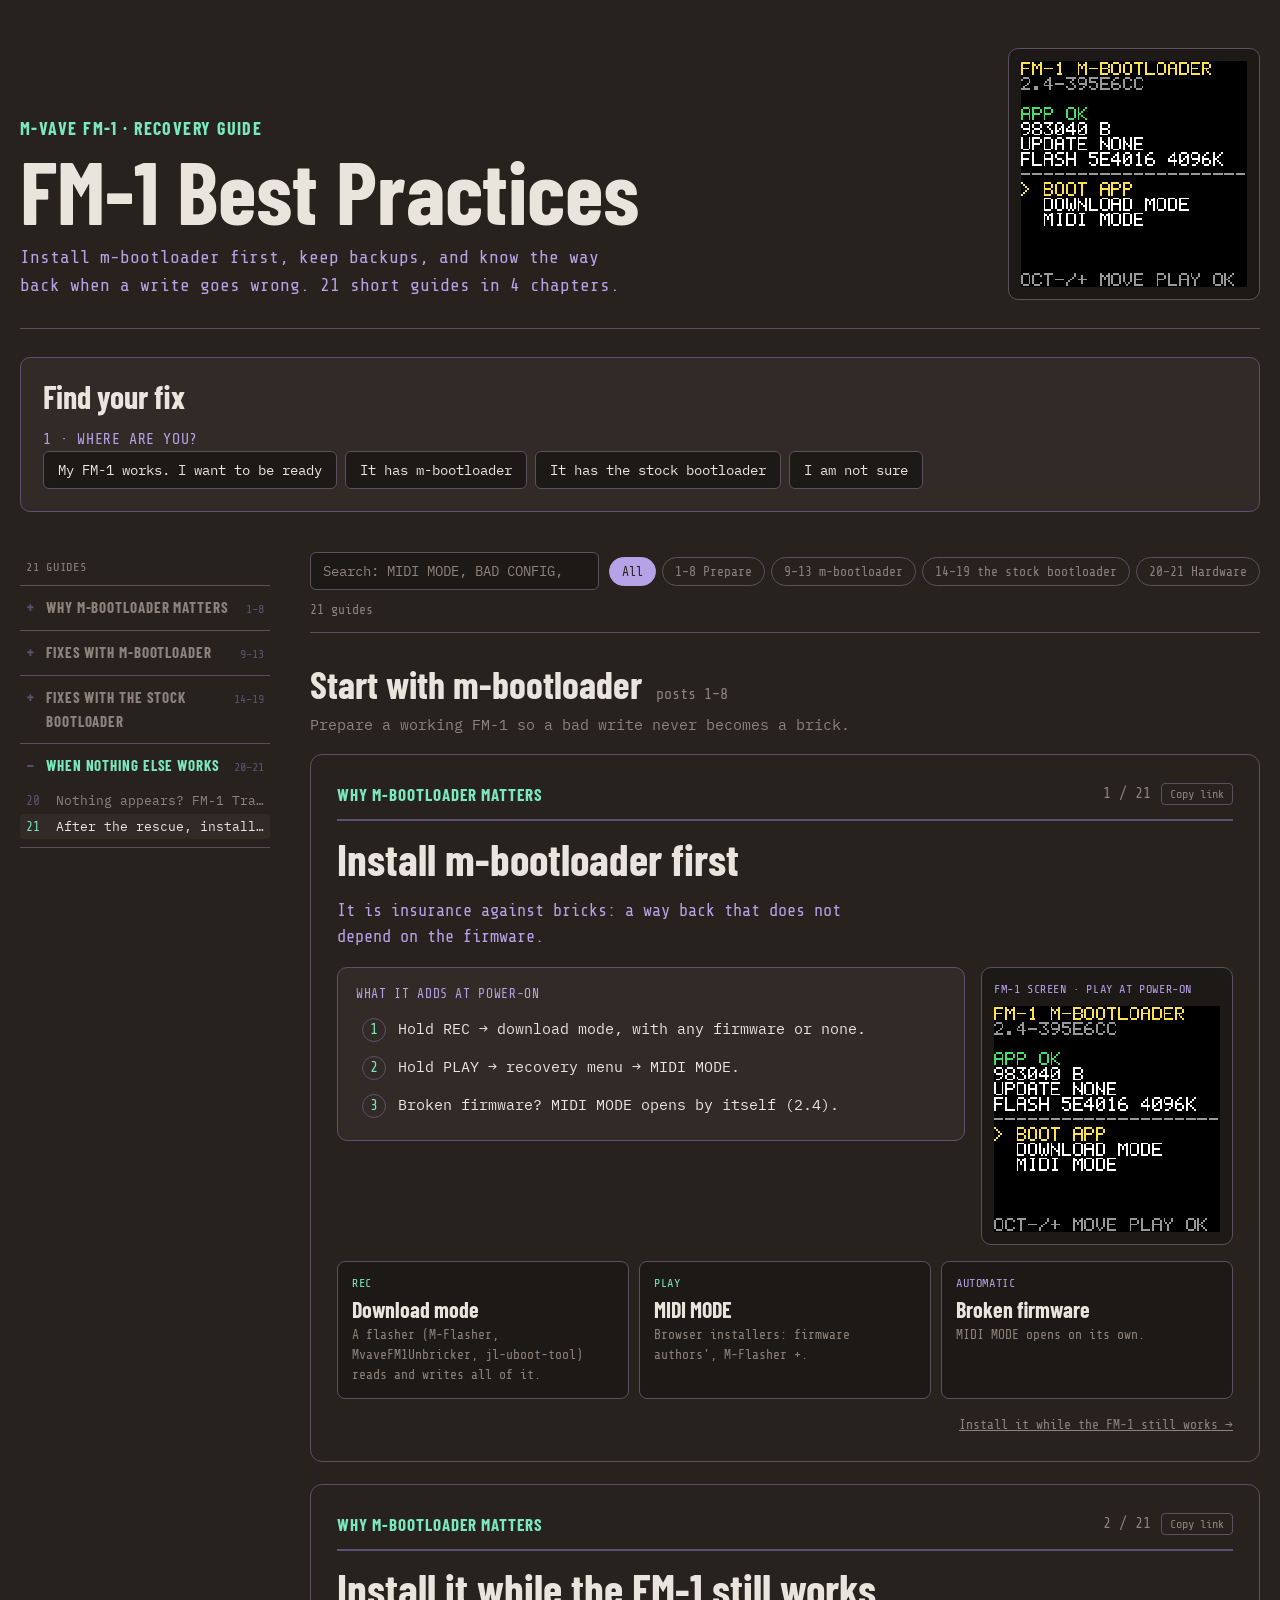
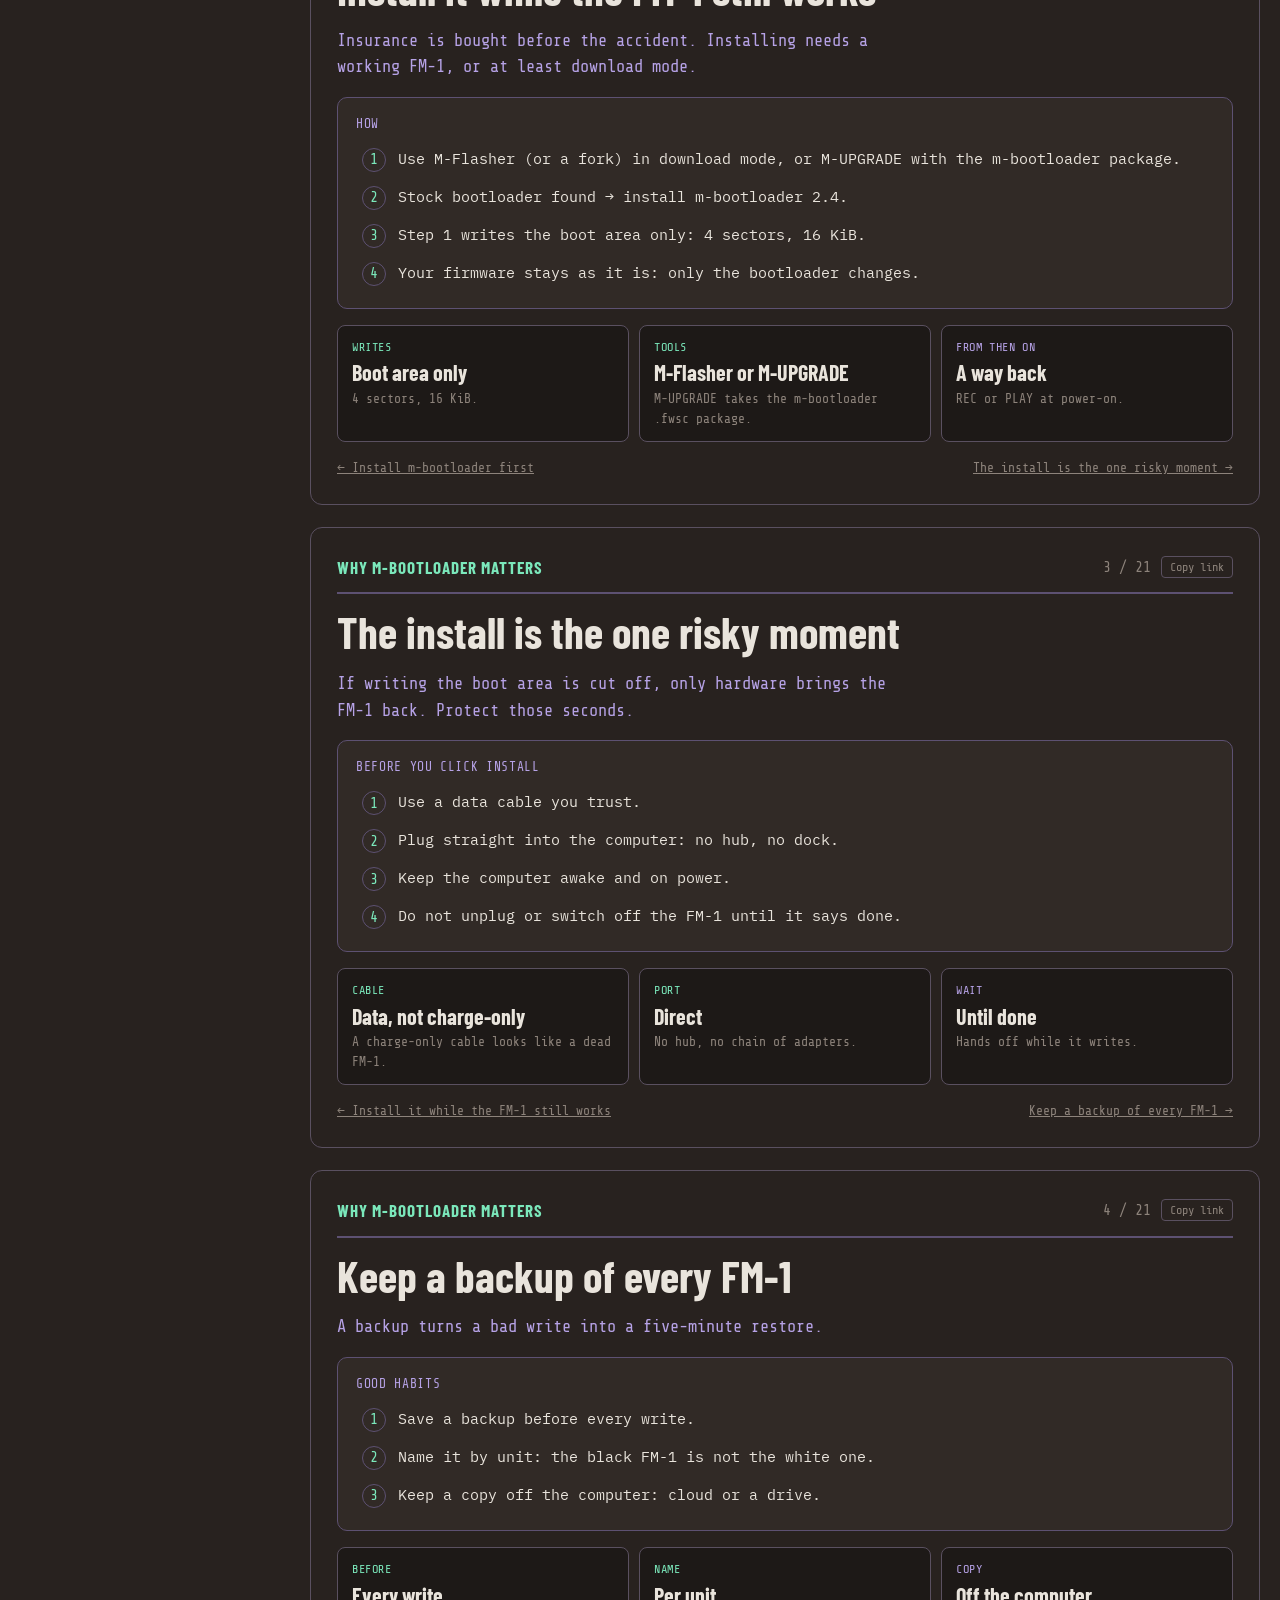
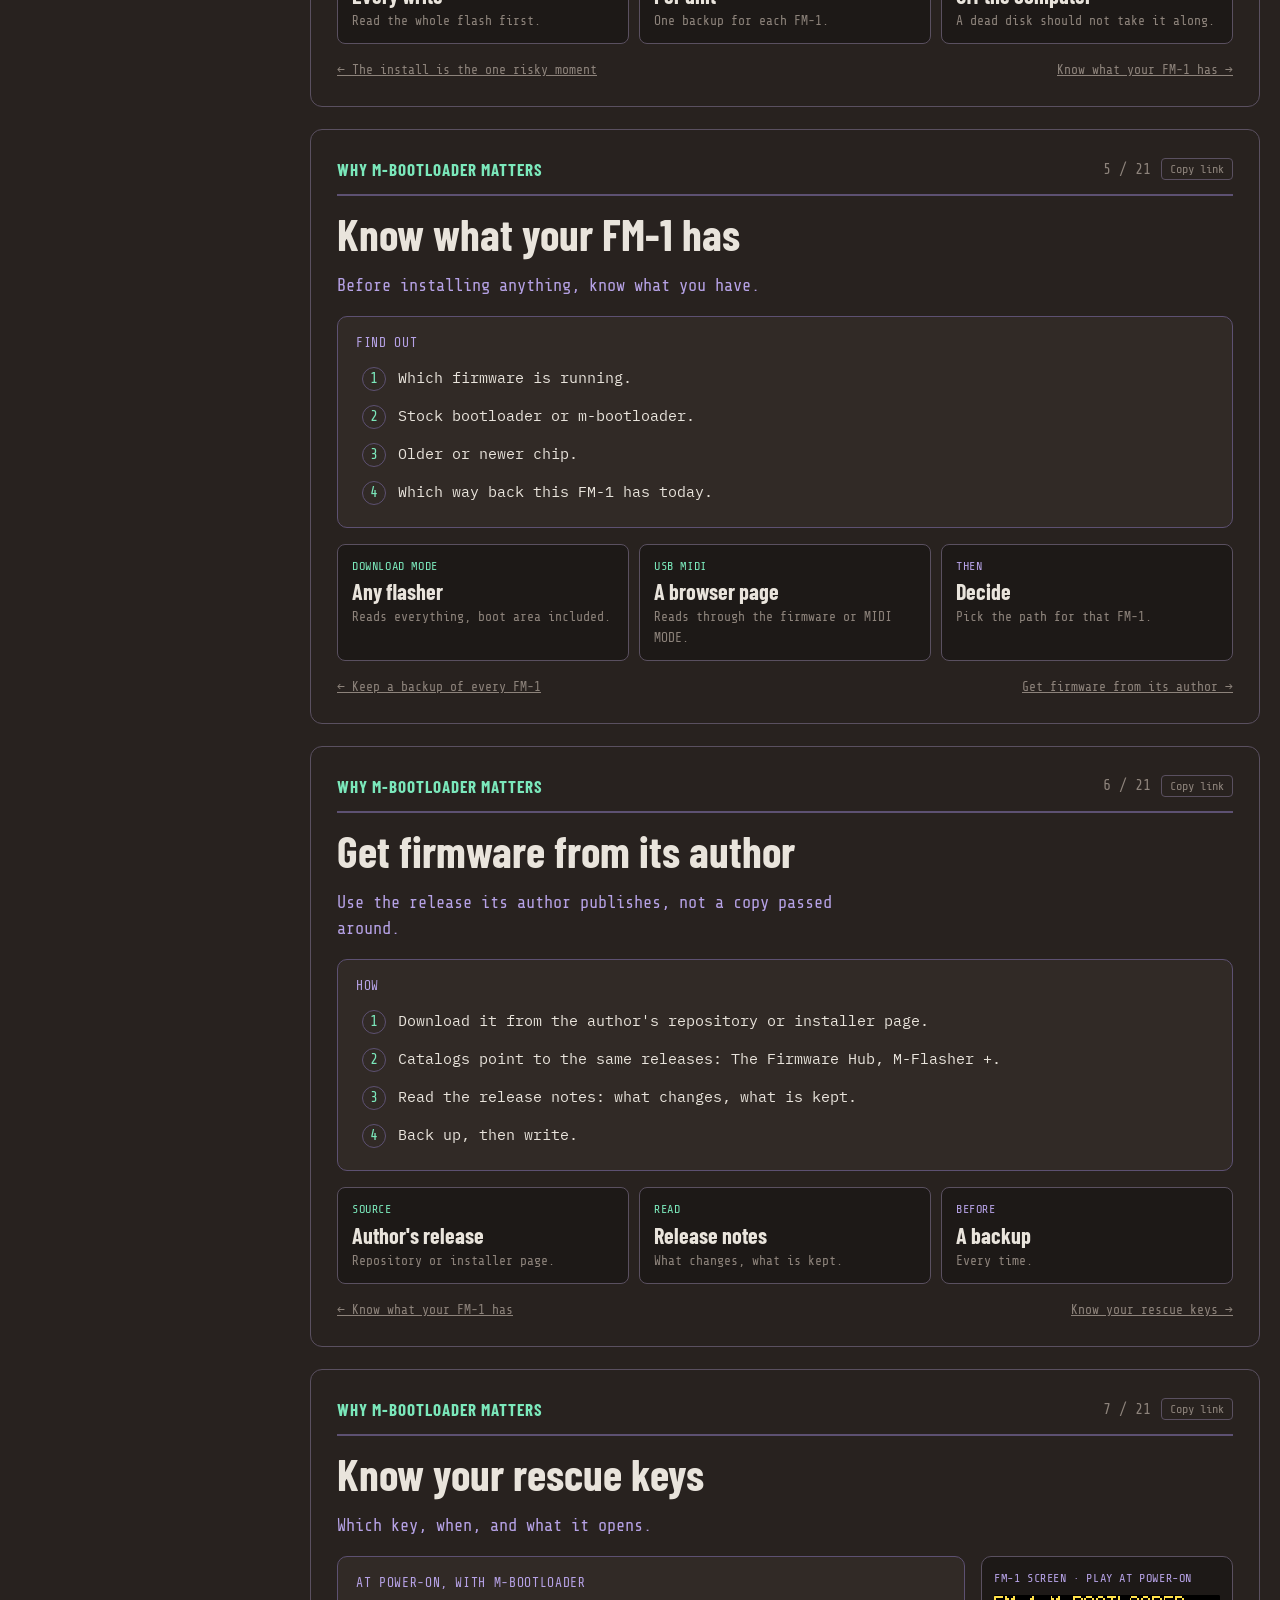
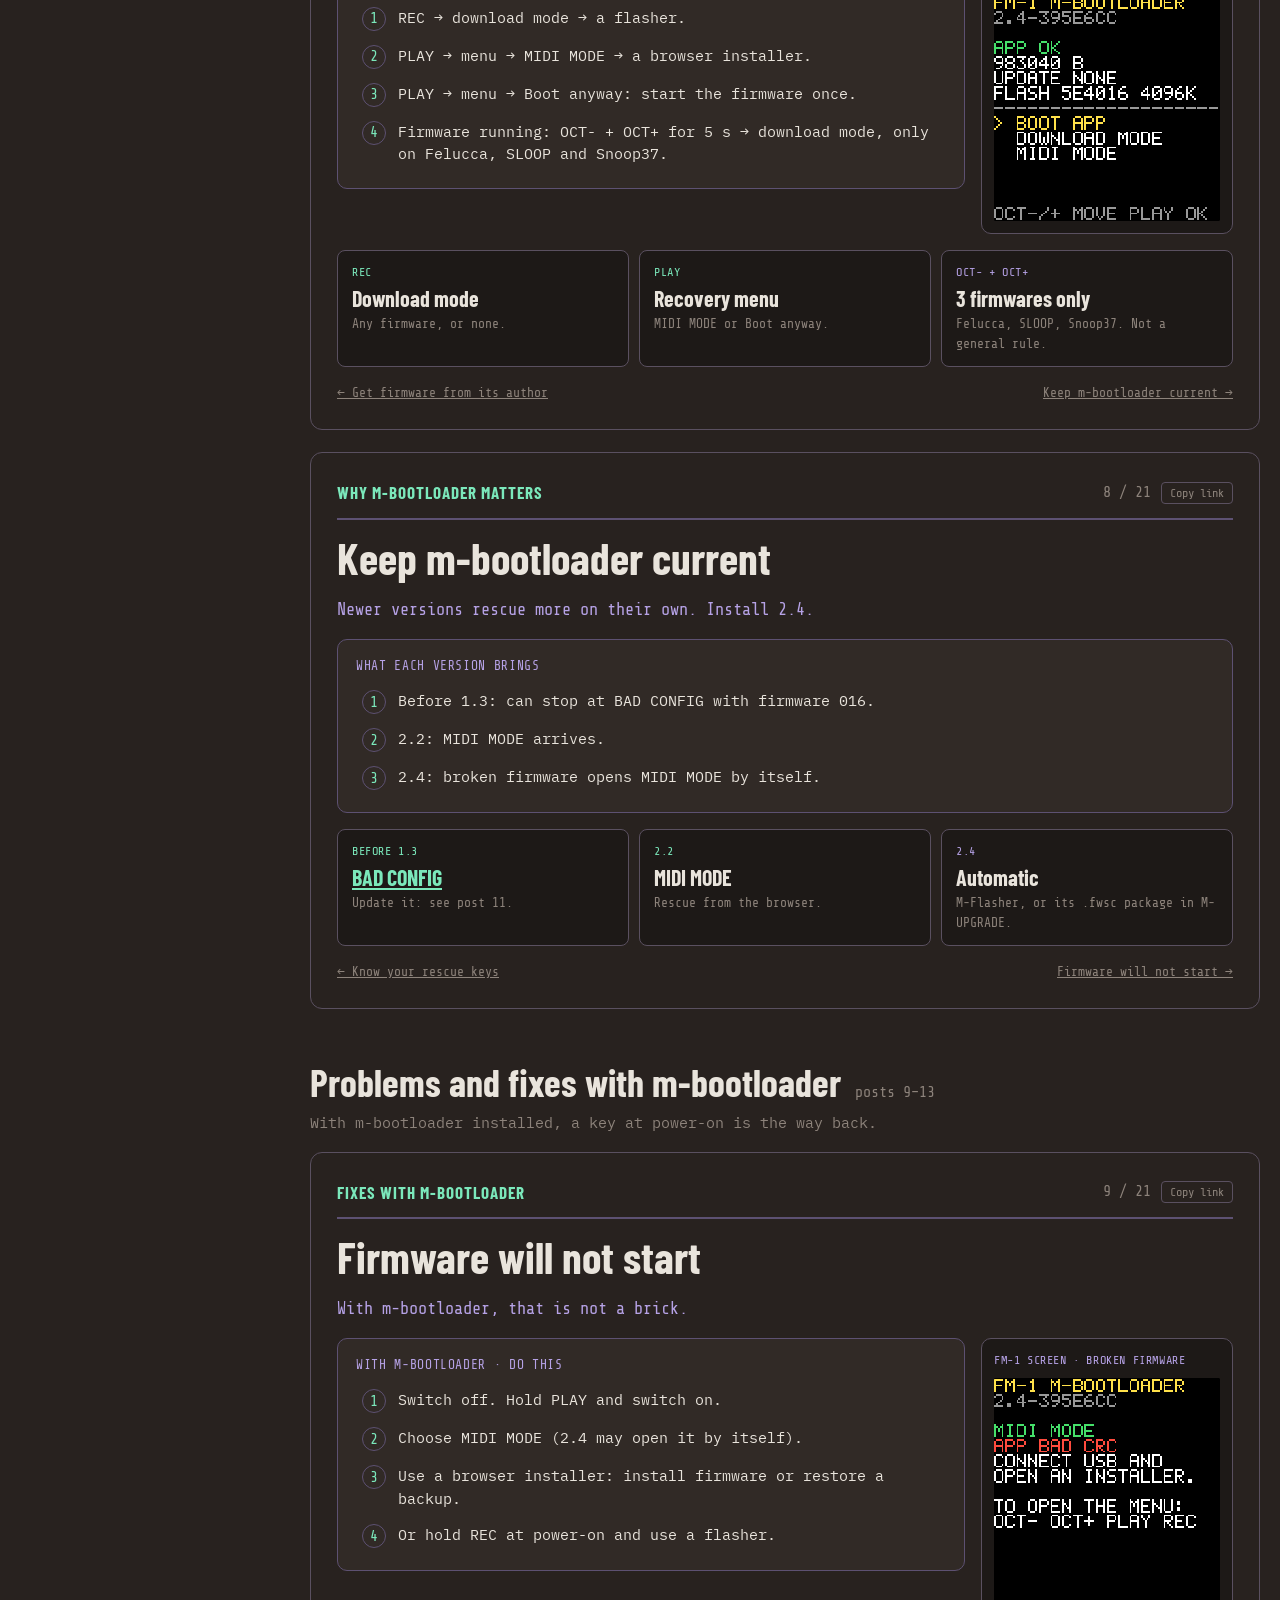
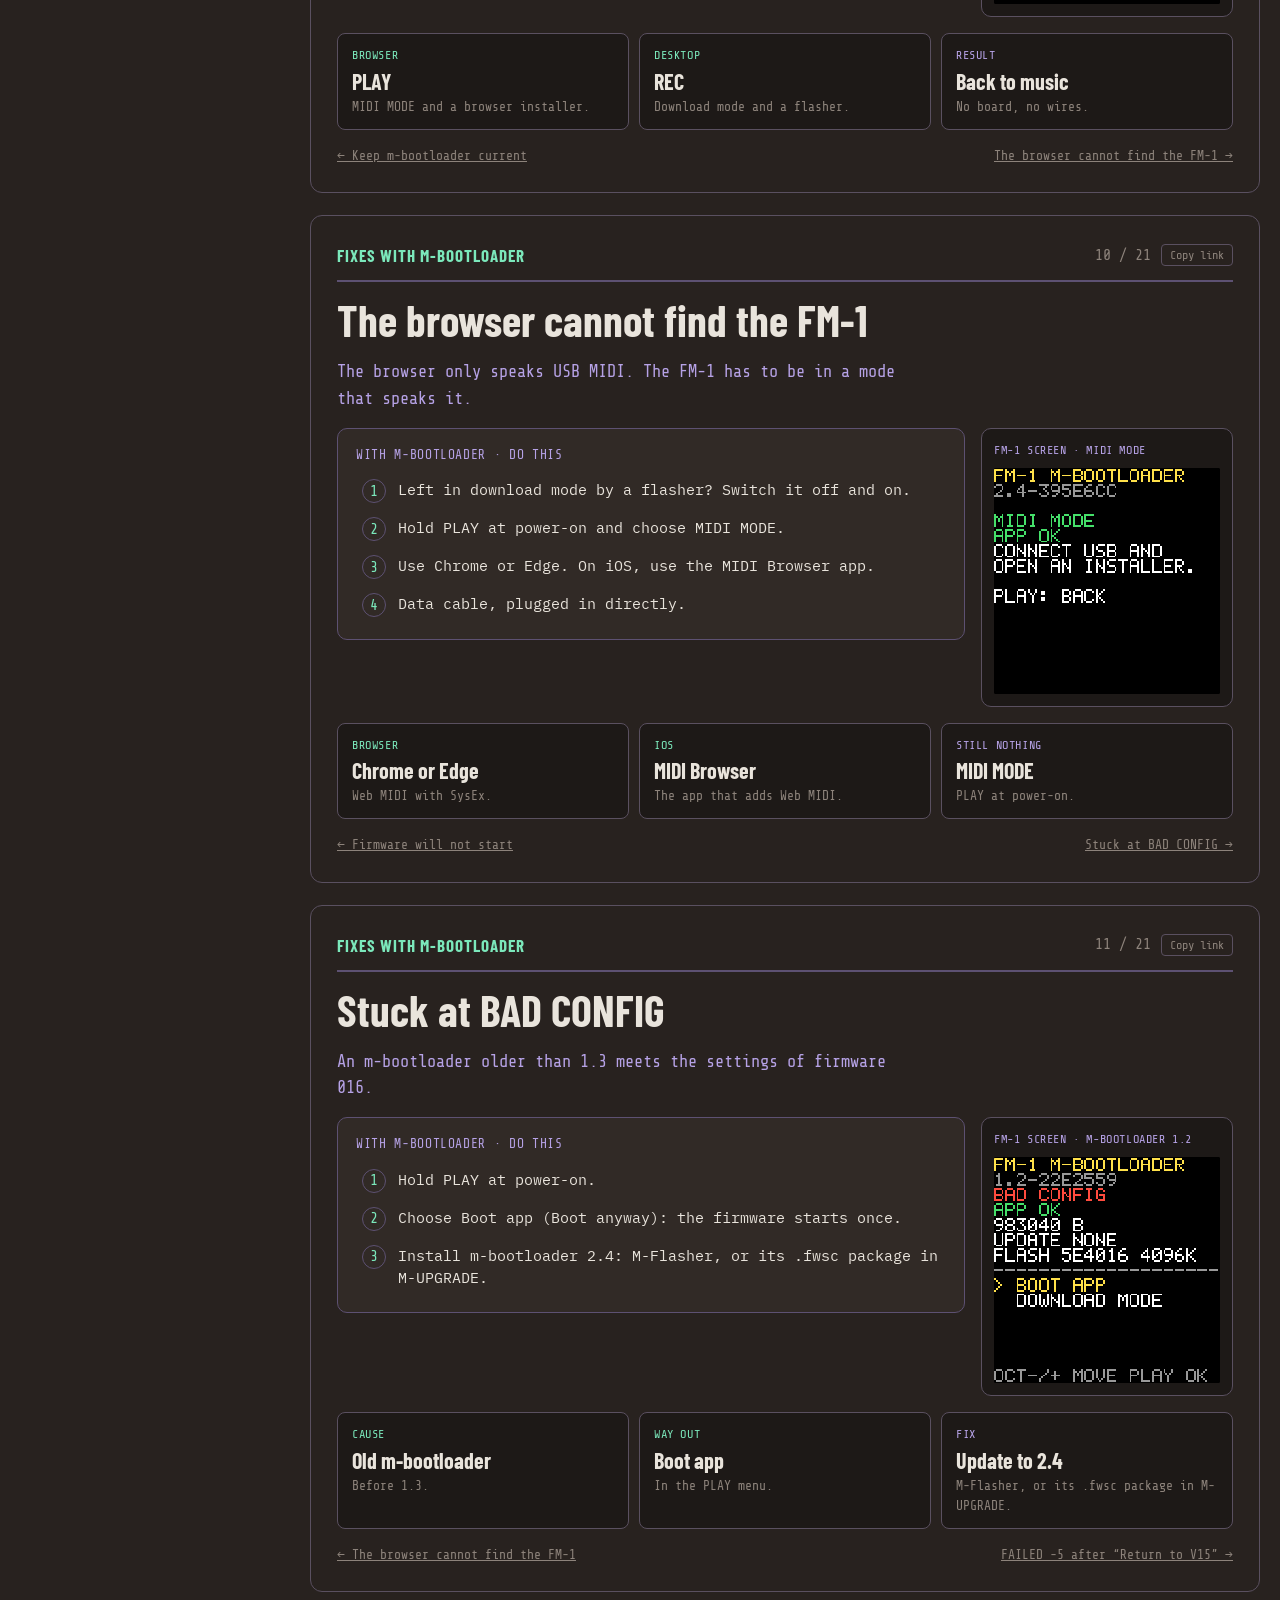
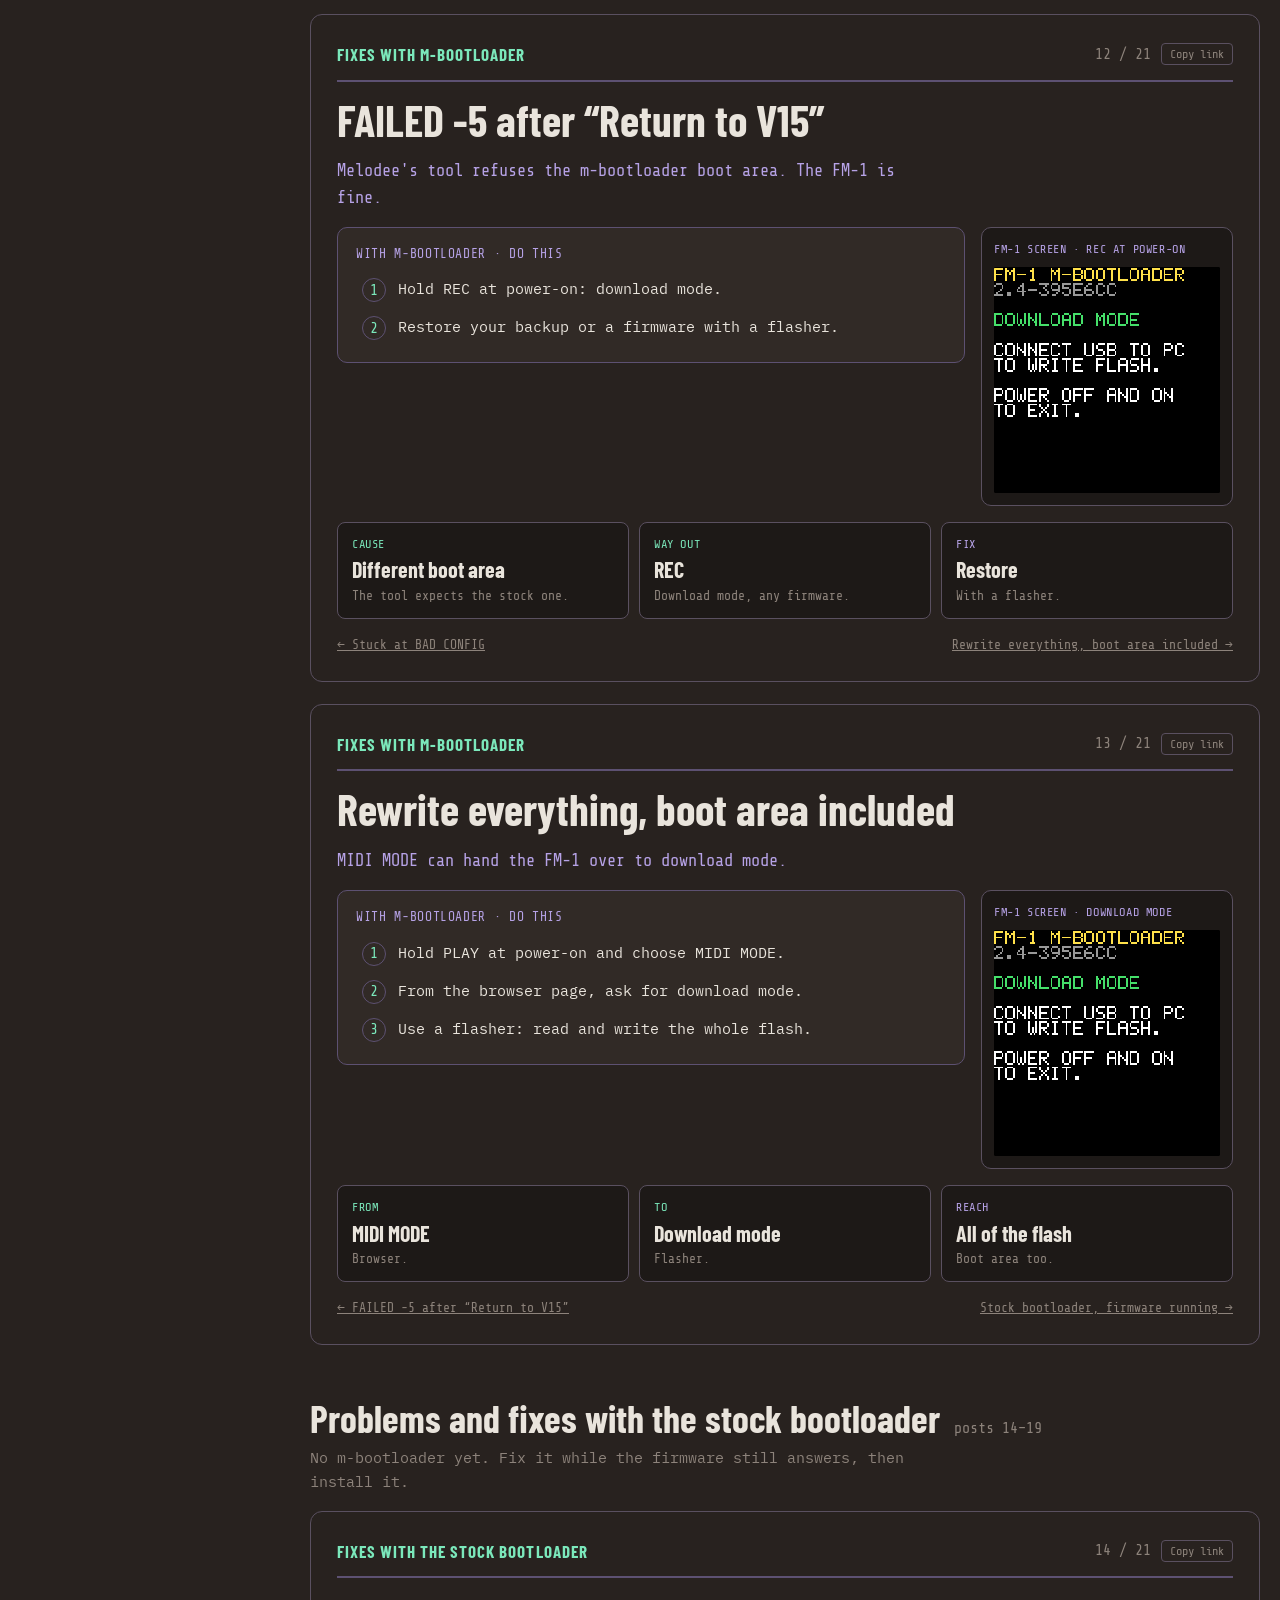
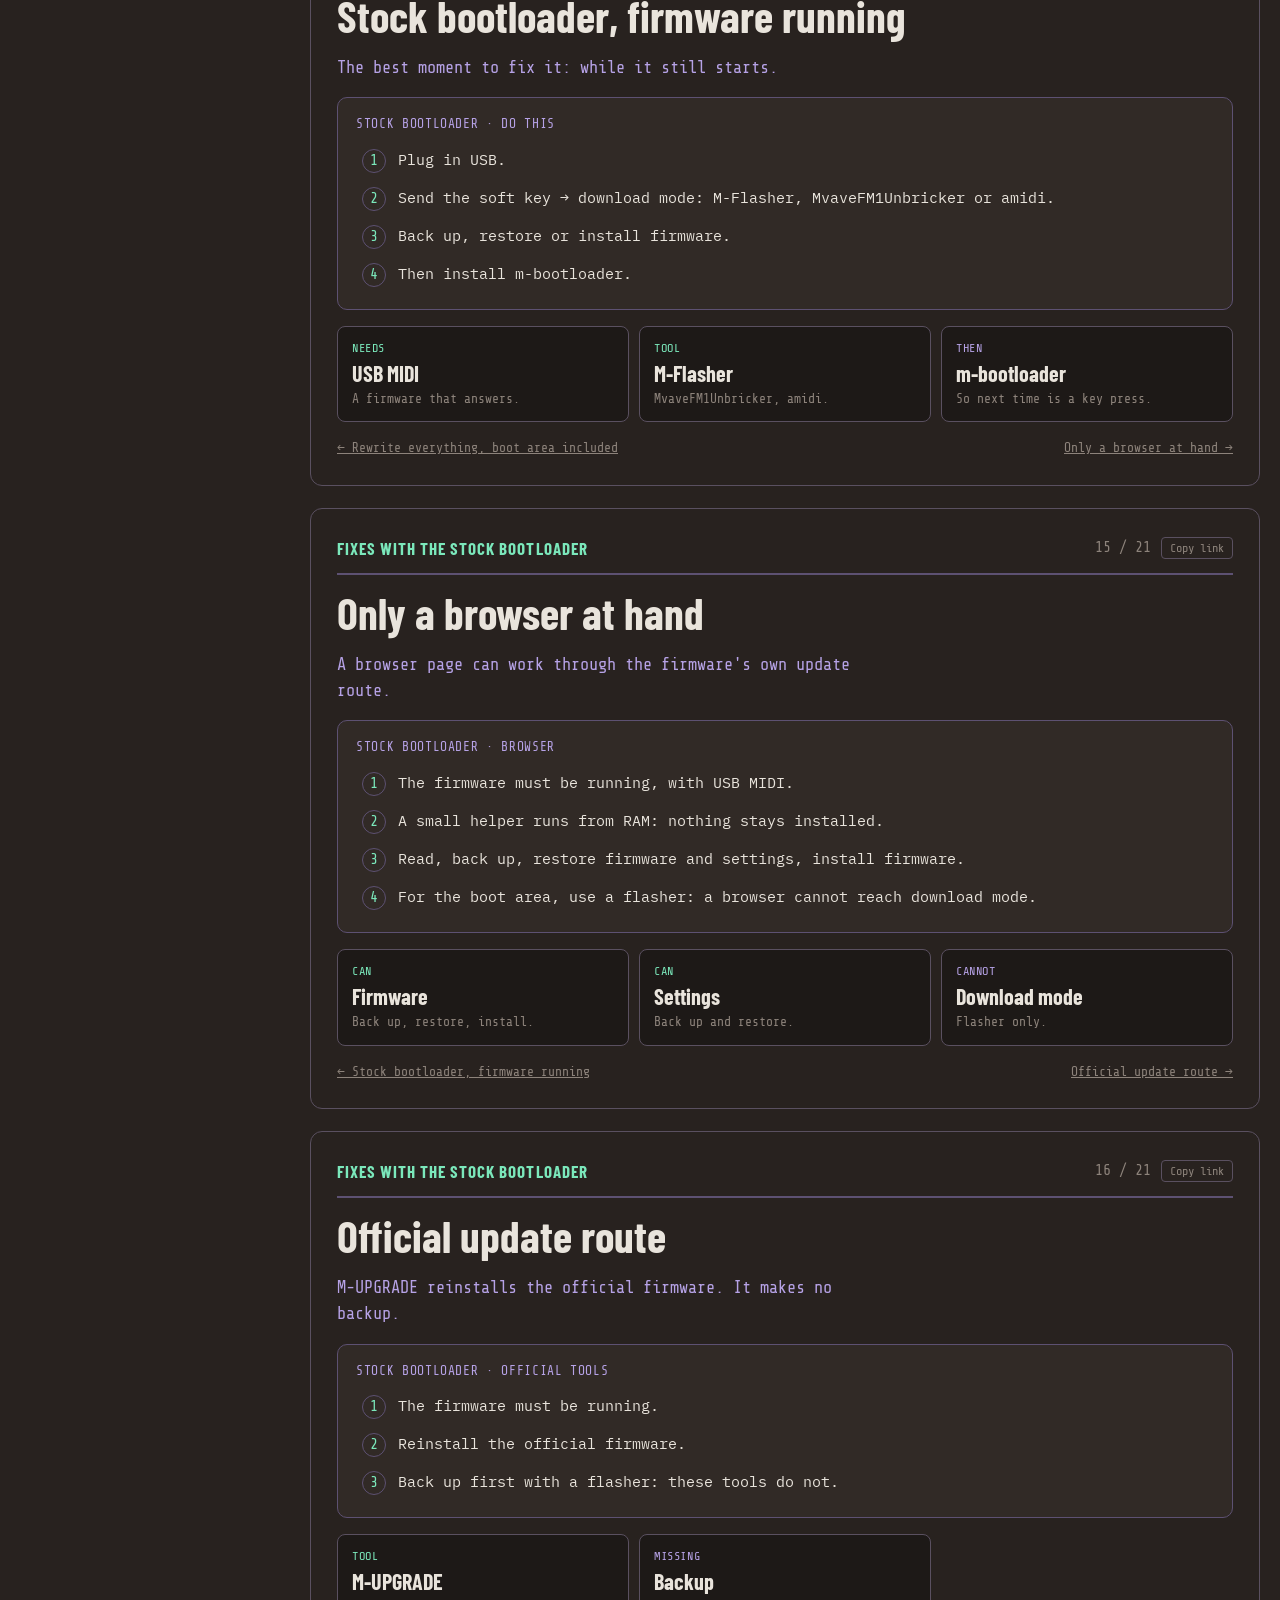
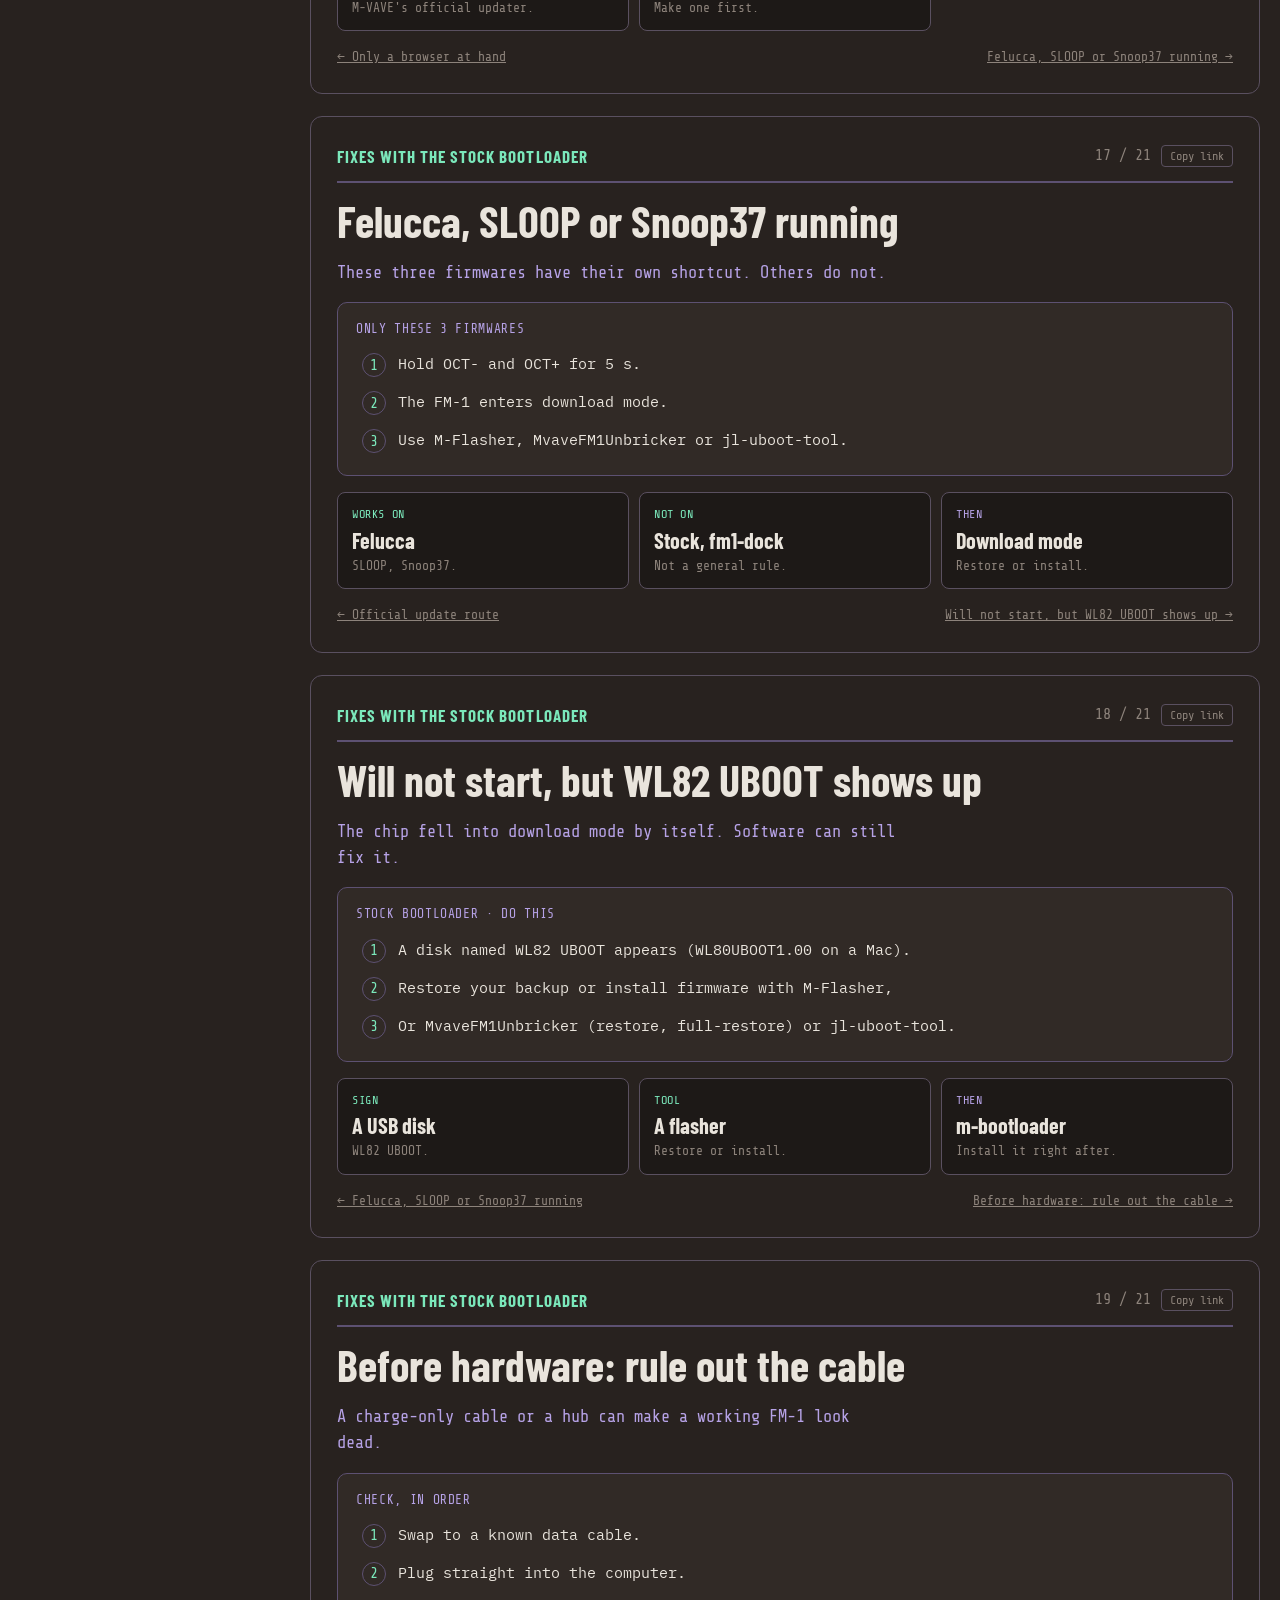
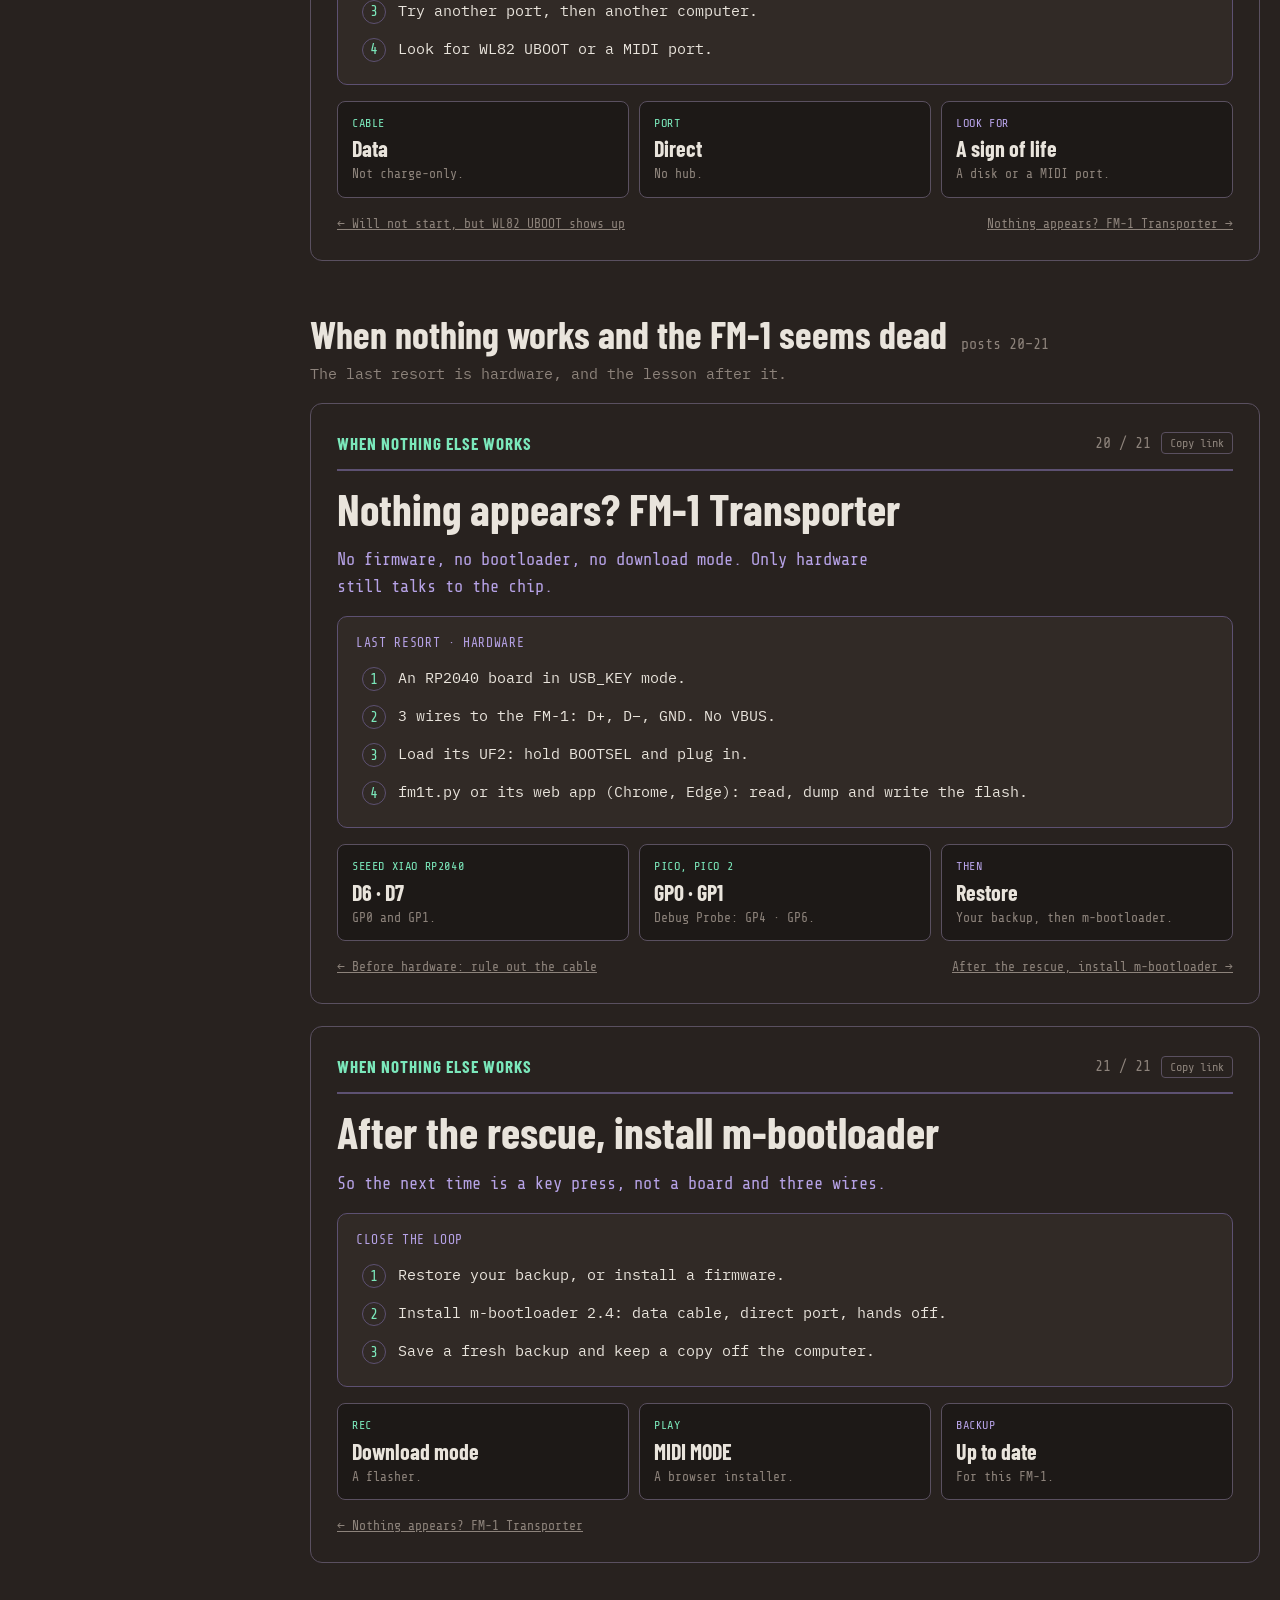
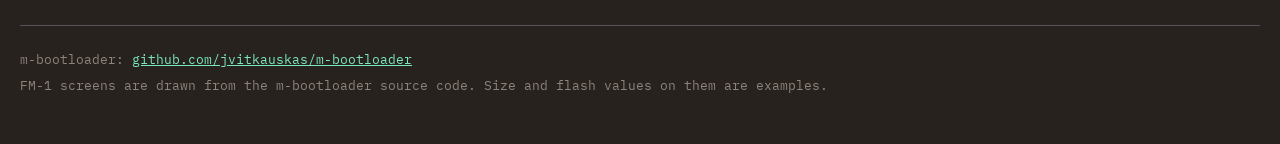
==== best-practices/index.html @ ed4c757c "Publish FM-1 Best Practices mini site Co-Authored-By: Claude Opus 5.5 <noreply@anthropic.com>" ====
<!doctype html>
<html lang="en">
<head>
<meta charset="utf-8">
<meta name="viewport" content="width=device-width, initial-scale=1, viewport-fit=cover">
<meta name="description" content="FM-1 recovery guide: install m-bootloader, keep backups, and find the fix when a write goes wrong.">
<style>html{padding-top:env(safe-area-inset-top,0px);padding-bottom:env(safe-area-inset-bottom,0px)}body{margin:0}img{max-width:100%}</style>
<title>FM-1 Best Practices</title>
<link rel="preconnect" href="https://fonts.googleapis.com">
<link rel="preconnect" href="https://fonts.gstatic.com" crossorigin>
<link rel="stylesheet" href="https://fonts.googleapis.com/css2?family=Barlow+Condensed:wght@600;700&family=IBM+Plex+Mono:wght@400;500&family=Share+Tech+Mono&display=swap">
</head>
<body>
<style>
/* Layout: masthead → "Find your fix" console → sticky index + 4 chapters of 21 post cards, styled like the FM-1 post series */
:root {
  --bg: #28221f;        /* post background, warm graphite */
  --panel: #312a26;     /* steps panel */
  --well: #1d1917;      /* cards and screen bezel */
  --line: #5a5060;
  --line-hi: #5d5172;
  --fg: #e9e4dc;
  --muted: #8d837b;
  --signal: #7be8bb;    /* kicker, step numbers */
  --label: #b6a2e6;     /* subtitles, panel labels */
  --warn: #ffb35c;
  --display: "Barlow Condensed", "Arial Narrow", "Roboto Condensed", sans-serif;
  --mono: "Share Tech Mono", "IBM Plex Mono", ui-monospace, Menlo, monospace;
  --body: "IBM Plex Mono", ui-monospace, Menlo, Consolas, monospace;
  color-scheme: dark;
}
* { box-sizing: border-box; }
[hidden] { display: none !important; }
html { scroll-behavior: smooth; scroll-padding-top: calc(env(safe-area-inset-top, 0px) + 72px); }
@media (prefers-reduced-motion: reduce) { html { scroll-behavior: auto; } * { transition: none !important; animation: none !important; } }
body {
  background: var(--bg); color: var(--fg);
  font-family: var(--body); font-size: 15px; line-height: 1.55;
  padding-left: max(16px, env(safe-area-inset-left, 0px));
  padding-right: max(16px, env(safe-area-inset-right, 0px));
}
a { color: var(--signal); }
a:focus-visible, button:focus-visible, input:focus-visible, label:focus-within { outline: 2px solid var(--signal); outline-offset: 2px; }
.wrap { max-width: 1240px; margin: 0 auto; }

/* Masthead */
.masthead { padding-block: 48px 28px; display: grid; gap: 18px; grid-template-columns: minmax(0, 1fr) auto; align-items: end; border-bottom: 1px solid var(--line); }
.eyebrow { font-family: var(--display); font-weight: 700; font-size: 18px; letter-spacing: .08em; text-transform: uppercase; color: var(--signal); }
h1 { font-family: var(--display); font-weight: 700; font-size: clamp(44px, 8vw, 88px); line-height: .95; margin: 6px 0 12px; text-wrap: balance; }
.lede { font-family: var(--mono); font-size: 18px; color: var(--label); max-width: 60ch; margin: 0; }
.mast-screen { width: 168px; }
@media (max-width: 640px) { .masthead { grid-template-columns: minmax(0, 1fr); } .mast-screen { display: none; } }

/* Triage console */
.triage { margin-block: 28px; background: var(--panel); border: 1px solid var(--line-hi); border-radius: 10px; padding: 22px; display: grid; gap: 16px; }
.triage h2 { font-family: var(--display); font-size: 32px; margin: 0; line-height: 1; }
.q { font-family: var(--mono); color: var(--label); font-size: 15px; letter-spacing: .04em; text-transform: uppercase; }
.choices { display: flex; flex-wrap: wrap; gap: 8px; }
.choice { font-family: var(--body); font-size: 14px; color: var(--fg); background: var(--well); border: 1px solid var(--line); border-radius: 6px; padding: 9px 14px; cursor: pointer; text-align: left; }
.choice:hover { border-color: var(--label); }
.choice[aria-pressed="true"] { border-color: var(--signal); color: var(--signal); background: #1f2b26; }
.answer { display: flex; flex-wrap: wrap; gap: 12px; align-items: center; border-top: 1px dashed var(--line); padding-top: 16px; }
.answer .num { font-family: var(--mono); color: var(--muted); }
.answer strong { font-family: var(--display); font-size: 26px; font-weight: 700; }
.go { font-family: var(--mono); font-size: 14px; color: #12201a; background: var(--signal); border: 0; border-radius: 6px; padding: 9px 14px; cursor: pointer; text-decoration: none; }
.also { font-family: var(--mono); font-size: 13px; color: var(--muted); flex-basis: 100%; }

/* Index + content */
.layout { display: grid; grid-template-columns: 250px minmax(0, 1fr); gap: 40px; align-items: start; }
.toc { position: sticky; top: calc(env(safe-area-inset-top, 0px) + 72px); max-height: calc(100vh - 96px); overflow: auto; padding-bottom: 24px; }
.toc-head { font-family: var(--mono); font-size: 12px; color: var(--muted); text-transform: uppercase; letter-spacing: .06em; padding: 18px 6px 8px; }
.toc details { border-top: 1px solid var(--line); }
.toc details:last-of-type { border-bottom: 1px solid var(--line); }
.toc summary { list-style: none; cursor: pointer; display: grid; grid-template-columns: 14px minmax(0, 1fr) auto; gap: 6px; align-items: baseline; padding: 10px 6px; font-family: var(--display); font-weight: 700; font-size: 15px; letter-spacing: .06em; text-transform: uppercase; color: var(--muted); }
.toc summary::-webkit-details-marker { display: none; }
.toc summary::before { content: "+"; font-family: var(--mono); color: var(--line-hi); }
.toc details[open] summary::before { content: "−"; }
.toc summary .rg { font-family: var(--mono); font-weight: 400; font-size: 12px; letter-spacing: 0; color: var(--line-hi); }
.toc summary:hover { color: var(--fg); }
.toc details.current summary { color: var(--signal); }
.toc details > div { padding-bottom: 8px; }
.toc a { display: grid; grid-template-columns: 26px minmax(0, 1fr); gap: 4px; padding: 4px 6px; border-radius: 4px; color: var(--muted); text-decoration: none; font-size: 13px; line-height: 1.35; }
.toc a span:last-child { white-space: nowrap; overflow: hidden; text-overflow: ellipsis; }
.toc a span:first-child { font-family: var(--mono); color: var(--line-hi); }
.toc a:hover { color: var(--fg); }
.toc a.active { color: var(--fg); background: var(--panel); }
.toc a.active span:first-child { color: var(--signal); }
.toc a.done span:first-child::after { content: " ✓"; color: var(--signal); }
main { min-width: 0; }
@media (max-width: 960px) { .layout { grid-template-columns: minmax(0, 1fr); } .toc { display: none; } .toolbar { position: static; } html { scroll-padding-top: calc(env(safe-area-inset-top, 0px) + 12px); } }
@media (max-width: 560px) {
  .masthead { padding-block: 28px 20px; }
  .lede { font-size: 16px; }
  .triage { padding: 16px; }
  .triage h2 { font-size: 28px; }
  .choice { flex: 1 1 100%; }
  .post { padding: 16px; border-radius: 10px; }
  .panel { padding: 12px; }
  .sub { font-size: 15.5px; }
  .chapter h2 { font-size: 30px; }
}

.toolbar { position: sticky; top: env(safe-area-inset-top, 0px); z-index: 5; background: var(--bg); padding-block: 12px; display: flex; flex-wrap: wrap; gap: 10px; align-items: center; border-bottom: 1px solid var(--line); }
@media (max-width: 960px) { .toolbar { position: static; } }
body::before { content: ""; position: fixed; inset: 0 0 auto; height: env(safe-area-inset-top, 0px); z-index: 10; background: var(--bg); }
.search { flex: 1 1 220px; min-width: 0; font-family: var(--body); font-size: 14px; color: var(--fg); background: var(--well); border: 1px solid var(--line); border-radius: 6px; padding: 9px 12px; }
.search::placeholder { color: var(--muted); }
.chips { display: flex; flex-wrap: wrap; gap: 6px; min-width: 0; max-width: 100%; }
.chip { flex: none; font-family: var(--mono); font-size: 13px; color: var(--muted); background: transparent; border: 1px solid var(--line); border-radius: 999px; padding: 6px 12px; cursor: pointer; }
.chip[aria-pressed="true"] { color: var(--bg); background: var(--label); border-color: var(--label); }
.count { font-family: var(--mono); font-size: 13px; color: var(--muted); }

.chapter { padding-top: 32px; }
.chapter > header { display: flex; flex-wrap: wrap; gap: 6px 14px; align-items: baseline; margin-bottom: 18px; }
.chapter h2 { font-family: var(--display); font-weight: 700; font-size: 38px; margin: 0; line-height: 1; }
.chapter .range { font-family: var(--mono); color: var(--muted); }
.chapter p.intro { flex-basis: 100%; margin: 0; color: var(--muted); max-width: 70ch; }

/* Post card, mirrors the 4:5 post */
.post { background: var(--bg); border: 1px solid var(--line); border-radius: 12px; padding: 26px; margin-bottom: 22px; display: grid; gap: 16px; transition: border-color .3s, box-shadow .3s; }
.post.flash { border-color: var(--signal); box-shadow: 0 0 0 3px #7be8bb33; }
.post-top { display: flex; flex-wrap: wrap; justify-content: space-between; gap: 12px; align-items: center; padding-bottom: 12px; border-bottom: 2px solid var(--line-hi); }
.kicker { font-family: var(--display); font-weight: 700; font-size: 17px; letter-spacing: .06em; color: var(--signal); text-transform: uppercase; }
.pager { font-family: var(--mono); color: var(--muted); display: flex; gap: 10px; align-items: center; }
.copy { font-family: var(--mono); font-size: 12px; color: var(--muted); background: none; border: 1px solid var(--line); border-radius: 4px; padding: 3px 8px; cursor: pointer; }
.copy:hover { color: var(--fg); }
.post h3 { font-family: var(--display); font-weight: 700; font-size: clamp(30px, 4.4vw, 44px); line-height: 1.02; margin: 0; text-wrap: balance; }
.sub { font-family: var(--mono); color: var(--label); font-size: 17px; margin: 0; max-width: 62ch; }
.body { display: grid; grid-template-columns: minmax(0, 1fr) auto; gap: 16px; align-items: start; }
.body.noscreen { grid-template-columns: minmax(0, 1fr); }
@media (max-width: 700px) { .body { grid-template-columns: minmax(0, 1fr); } }
.panel { background: var(--panel); border: 1px solid var(--line-hi); border-radius: 10px; padding: 16px 18px; min-width: 0; }
.plabel { font-family: var(--mono); font-size: 13px; color: var(--label); text-transform: uppercase; letter-spacing: .05em; margin-bottom: 8px; }
.steps { list-style: none; margin: 0; padding: 0; display: grid; gap: 2px; }
.step { display: grid; grid-template-columns: 26px 1fr; gap: 10px; align-items: start; padding: 6px 6px; border-radius: 6px; cursor: pointer; }
.step:hover { background: #3a322d; }
.step input { position: absolute; opacity: 0; pointer-events: none; }
.step .n { font-family: var(--mono); color: var(--signal); font-size: 15px; width: 24px; height: 24px; border: 1px solid var(--line-hi); border-radius: 50%; display: grid; place-items: center; line-height: 1; }
.step input:checked + .n { background: var(--signal); color: var(--bg); border-color: var(--signal); }
.step input:checked ~ .t { color: var(--muted); text-decoration: line-through; text-decoration-color: var(--line-hi); }
.step .t { font-size: 14.5px; }
.screen { background: var(--well); border: 1px solid var(--line); border-radius: 10px; padding: 12px; width: 252px; max-width: 100%; }
.screen canvas { display: block; width: 100%; aspect-ratio: 1; background: #000; border-radius: 2px; image-rendering: pixelated; }
.screen .plabel { font-size: 12px; }
.screen .note { font-size: 11px; color: var(--muted); margin-top: 8px; line-height: 1.4; }
@media (max-width: 700px) { .screen { width: 100%; max-width: 300px; } }
.cards { display: grid; grid-template-columns: repeat(3, minmax(0, 1fr)); gap: 10px; }
@media (max-width: 560px) { .cards { grid-template-columns: 1fr; } }
.card { background: var(--well); border: 1px solid var(--line); border-radius: 8px; padding: 12px 14px; min-width: 0; }
.card .cl { font-family: var(--mono); font-size: 12px; color: var(--signal); text-transform: uppercase; letter-spacing: .05em; }
.card:last-child .cl { color: var(--label); }
.card .ct { font-family: var(--display); font-weight: 700; font-size: 22px; line-height: 1.1; margin: 4px 0; }
.card .cd { font-family: var(--mono); font-size: 13px; color: var(--muted); }
.post-foot { display: flex; justify-content: space-between; gap: 10px; flex-wrap: wrap; font-family: var(--mono); font-size: 13px; color: var(--muted); }
.post-foot a { color: var(--muted); }
.post-foot a:hover { color: var(--fg); }
.empty { padding: 40px 0; color: var(--muted); font-family: var(--mono); }
.nowbar { position: fixed; left: 0; right: 0; bottom: 0; z-index: 8; display: grid; grid-template-columns: 44px minmax(0, 1fr) 44px; gap: 8px; align-items: center;
  background: var(--well); border-top: 1px solid var(--line-hi);
  padding: 8px max(12px, env(safe-area-inset-right, 0px)) calc(8px + env(safe-area-inset-bottom, 0px)) max(12px, env(safe-area-inset-left, 0px)); }
.nowbar button { height: 40px; font-family: var(--mono); font-size: 20px; color: var(--fg); background: var(--panel); border: 1px solid var(--line); border-radius: 8px; cursor: pointer; }
.nowbar button:disabled { opacity: .35; cursor: default; }
.nowbar a { min-width: 0; text-decoration: none; display: grid; line-height: 1.25; }
.nowbar .nk { font-family: var(--mono); font-size: 11px; color: var(--signal); text-transform: uppercase; letter-spacing: .05em; white-space: nowrap; overflow: hidden; text-overflow: ellipsis; }
.nowbar .nt { font-family: var(--display); font-weight: 700; font-size: 19px; color: var(--fg); white-space: nowrap; overflow: hidden; text-overflow: ellipsis; }
@media (min-width: 961px) { .nowbar { display: none; } }
@media (max-width: 960px) { body.has-now { padding-bottom: calc(72px + env(safe-area-inset-bottom, 0px)); } }
.pagefoot { margin-top: 40px; padding-block: 24px 48px; border-top: 1px solid var(--line); color: var(--muted); font-size: 13px; display: grid; gap: 6px; }
</style>

<div class="wrap">
  <header class="masthead">
    <div>
      <div class="eyebrow">M-VAVE FM-1 · recovery guide</div>
      <h1>FM-1 Best Practices</h1>
      <p class="lede">Install m-bootloader first, keep backups, and know the way back when a write goes wrong. 21 short guides in 4 chapters.</p>
    </div>
    <div class="mast-screen screen" aria-hidden="true"><canvas data-screen="menu" width="480" height="480"></canvas></div>
  </header>

  <section class="triage" aria-labelledby="triage-h">
    <h2 id="triage-h">Find your fix</h2>
    <div>
      <div class="q" id="q1">1 · Where are you?</div>
      <div class="choices" id="c1" role="group" aria-labelledby="q1"></div>
    </div>
    <div id="step2" hidden>
      <div class="q" id="q2">2 · What do you see?</div>
      <div class="choices" id="c2" role="group" aria-labelledby="q2"></div>
    </div>
    <div class="answer" id="answer" hidden></div>
  </section>

  <div class="layout">
    <nav class="toc" id="toc" aria-label="All guides"></nav>
    <main>
      <div class="toolbar">
        <input class="search" id="search" type="search" placeholder="Search: MIDI MODE, BAD CONFIG, cable…" aria-label="Search the guides">
        <div class="chips" id="chips" role="group" aria-label="Chapters"></div>
        <span class="count" id="count"></span>
      </div>
      <div id="content"></div>
      <div class="empty" id="empty" hidden>No guide matches that search. Try a key name (PLAY, REC) or a screen message.</div>
    </main>
  </div>

  <nav class="nowbar" id="nowbar" aria-label="Current guide" hidden>
    <button type="button" id="nowprev" aria-label="Previous guide">‹</button>
    <a id="nowlink" href="#post-1"><span class="nk" id="nowk"></span><span class="nt" id="nowt"></span></a>
    <button type="button" id="nownext" aria-label="Next guide">›</button>
  </nav>

  <footer class="pagefoot">
    <div>m-bootloader: <a href="https://github.com/jvitkauskas/m-bootloader" target="_blank" rel="noopener">github.com/jvitkauskas/m-bootloader</a></div>
    <div>FM-1 screens are drawn from the m-bootloader source code. Size and flash values on them are examples.</div>
  </footer>
</div>

<script>
const GLYPHS = {" ":[0,0,0,0,0],"-":[8,8,8,8,8],".":[0,96,96,0,0],"/":[96,16,8,4,3],":":[0,54,54,0,0],"<":[0,8,20,34,65],">":[65,34,20,8,0],"+":[8,8,62,8,8],"?":[2,1,81,9,6],"0":[62,81,73,69,62],"1":[0,66,127,64,0],"2":[66,97,81,73,70],"3":[33,65,69,75,49],"4":[24,20,18,127,16],"5":[39,69,69,69,57],"6":[60,74,73,73,48],"7":[1,113,9,5,3],"8":[54,73,73,73,54],"9":[6,73,73,41,30],"A":[126,9,9,9,126],"B":[127,73,73,73,54],"C":[62,65,65,65,34],"D":[127,65,65,65,62],"E":[127,73,73,73,65],"F":[127,9,9,9,1],"G":[62,65,73,73,122],"H":[127,8,8,8,127],"I":[0,65,127,65,0],"J":[32,64,65,63,1],"K":[127,8,20,34,65],"L":[127,64,64,64,64],"M":[127,2,12,2,127],"N":[127,4,8,16,127],"O":[62,65,65,65,62],"P":[127,9,9,9,6],"Q":[62,65,81,33,94],"R":[127,9,25,41,70],"S":[70,73,73,73,49],"T":[1,1,127,1,1],"U":[63,64,64,64,63],"V":[31,32,64,32,31],"W":[63,64,56,64,63],"X":[99,20,8,20,99],"Y":[3,4,120,4,3],"Z":[97,81,73,69,67]};
const COLORS = { Y: "#ffe14a", G: "#999999", N: "#45e06a", W: "#ffffff", R: "#ff4b3e" };
const HEAD = [[0, "Y", "FM-1 M-BOOTLOADER"], [1, "G", "2.4-395E6CC"]];
const SCREENS = {
  menu: [...HEAD, [3,"N","APP OK"],[4,"W","983040 B"],[5,"W","UPDATE NONE"],[6,"W","FLASH 5E4016 4096K"],[7,"G","--------------------"],[8,"Y","> BOOT APP"],[9,"W","  DOWNLOAD MODE"],[10,"W","  MIDI MODE"],[14,"G","OCT-/+ MOVE PLAY OK"]],
  midiAlone: [...HEAD, [3,"N","MIDI MODE"],[4,"R","APP BAD CRC"],[5,"W","CONNECT USB AND"],[6,"W","OPEN AN INSTALLER."],[8,"W","TO OPEN THE MENU:"],[9,"W","OCT- OCT+ PLAY REC"]],
  midiMenu: [...HEAD, [3,"N","MIDI MODE"],[4,"N","APP OK"],[5,"W","CONNECT USB AND"],[6,"W","OPEN AN INSTALLER."],[8,"W","PLAY: BACK"]],
  bad: [[0,"Y","FM-1 M-BOOTLOADER"],[1,"G","1.2-22E2559"],[2,"R","BAD CONFIG"],[3,"N","APP OK"],[4,"W","983040 B"],[5,"W","UPDATE NONE"],[6,"W","FLASH 5E4016 4096K"],[7,"G","--------------------"],[8,"Y","> BOOT APP"],[9,"W","  DOWNLOAD MODE"],[14,"G","OCT-/+ MOVE PLAY OK"]],
  dl: [...HEAD, [3,"N","DOWNLOAD MODE"],[5,"W","CONNECT USB TO PC"],[6,"W","TO WRITE FLASH."],[8,"W","POWER OFF AND ON"],[9,"W","TO EXIT."]]
};

const CHAPTERS = [
  { id: "why", kicker: "Why m-bootloader matters", title: "Start with m-bootloader", range: [1, 8], intro: "Prepare a working FM-1 so a bad write never becomes a brick." },
  { id: "mb", kicker: "Fixes with m-bootloader", title: "Problems and fixes with m-bootloader", range: [9, 13], intro: "With m-bootloader installed, a key at power-on is the way back." },
  { id: "stock", kicker: "Fixes with the stock bootloader", title: "Problems and fixes with the stock bootloader", range: [14, 19], intro: "No m-bootloader yet. Fix it while the firmware still answers, then install it." },
  { id: "hw", kicker: "When nothing else works", title: "When nothing works and the FM-1 seems dead", range: [20, 21], intro: "The last resort is hardware, and the lesson after it." }
];

const POSTS = [
  { n:1, title:"Install m-bootloader first", sub:"It is insurance against bricks: a way back that does not depend on the firmware.",
    label:"What it adds at power-on", steps:["Hold REC → download mode, with any firmware or none.","Hold PLAY → recovery menu → MIDI MODE.","Broken firmware? MIDI MODE opens by itself (2.4)."],
    screen:["menu","FM-1 screen · PLAY at power-on"],
    cards:[["REC","Download mode","A flasher (M-Flasher, MvaveFM1Unbricker, jl-uboot-tool) reads and writes all of it."],["PLAY","MIDI MODE","Browser installers: firmware authors', M-Flasher +."],["Automatic","Broken firmware","MIDI MODE opens on its own."]] },
  { n:2, title:"Install it while the FM-1 still works", sub:"Insurance is bought before the accident. Installing needs a working FM-1, or at least download mode.",
    label:"How", steps:["Use M-Flasher (or a fork) in download mode, or M-UPGRADE with the m-bootloader package.","Stock bootloader found → install m-bootloader 2.4.","Step 1 writes the boot area only: 4 sectors, 16 KiB.","Your firmware stays as it is: only the bootloader changes."],
    cards:[["Writes","Boot area only","4 sectors, 16 KiB."],["Tools","M-Flasher or M-UPGRADE","M-UPGRADE takes the m-bootloader .fwsc package."],["From then on","A way back","REC or PLAY at power-on."]] },
  { n:3, title:"The install is the one risky moment", sub:"If writing the boot area is cut off, only hardware brings the FM-1 back. Protect those seconds.",
    label:"Before you click install", steps:["Use a data cable you trust.","Plug straight into the computer: no hub, no dock.","Keep the computer awake and on power.","Do not unplug or switch off the FM-1 until it says done."],
    cards:[["Cable","Data, not charge-only","A charge-only cable looks like a dead FM-1."],["Port","Direct","No hub, no chain of adapters."],["Wait","Until done","Hands off while it writes."]] },
  { n:4, title:"Keep a backup of every FM-1", sub:"A backup turns a bad write into a five-minute restore.",
    label:"Good habits", steps:["Save a backup before every write.","Name it by unit: the black FM-1 is not the white one.","Keep a copy off the computer: cloud or a drive."],
    cards:[["Before","Every write","Read the whole flash first."],["Name","Per unit","One backup for each FM-1."],["Copy","Off the computer","A dead disk should not take it along."]] },
  { n:5, title:"Know what your FM-1 has", sub:"Before installing anything, know what you have.",
    label:"Find out", steps:["Which firmware is running.","Stock bootloader or m-bootloader.","Older or newer chip.","Which way back this FM-1 has today."],
    cards:[["Download mode","Any flasher","Reads everything, boot area included."],["USB MIDI","A browser page","Reads through the firmware or MIDI MODE."],["Then","Decide","Pick the path for that FM-1."]] },
  { n:6, title:"Get firmware from its author", sub:"Use the release its author publishes, not a copy passed around.",
    label:"How", steps:["Download it from the author's repository or installer page.","Catalogs point to the same releases: The Firmware Hub, M-Flasher +.","Read the release notes: what changes, what is kept.","Back up, then write."],
    cards:[["Source","Author's release","Repository or installer page."],["Read","Release notes","What changes, what is kept."],["Before","A backup","Every time."]] },
  { n:7, title:"Know your rescue keys", sub:"Which key, when, and what it opens.",
    label:"At power-on, with m-bootloader", steps:["REC → download mode → a flasher.","PLAY → menu → MIDI MODE → a browser installer.","PLAY → menu → Boot anyway: start the firmware once.","Firmware running: OCT- + OCT+ for 5 s → download mode, only on Felucca, SLOOP and Snoop37."],
    screen:["menu","FM-1 screen · PLAY at power-on"],
    cards:[["REC","Download mode","Any firmware, or none."],["PLAY","Recovery menu","MIDI MODE or Boot anyway."],["OCT- + OCT+","3 firmwares only","Felucca, SLOOP, Snoop37. Not a general rule."]] },
  { n:8, title:"Keep m-bootloader current", sub:"Newer versions rescue more on their own. Install 2.4.",
    label:"What each version brings", steps:["Before 1.3: can stop at BAD CONFIG with firmware 016.","2.2: MIDI MODE arrives.","2.4: broken firmware opens MIDI MODE by itself."],
    cards:[["Before 1.3","BAD CONFIG","Update it: see post 11.", 11],["2.2","MIDI MODE","Rescue from the browser."],["2.4","Automatic","M-Flasher, or its .fwsc package in M-UPGRADE."]] },
  { n:9, title:"Firmware will not start", sub:"With m-bootloader, that is not a brick.",
    label:"With m-bootloader · do this", steps:["Switch off. Hold PLAY and switch on.","Choose MIDI MODE (2.4 may open it by itself).","Use a browser installer: install firmware or restore a backup.","Or hold REC at power-on and use a flasher."],
    screen:["midiAlone","FM-1 screen · broken firmware"],
    cards:[["Browser","PLAY","MIDI MODE and a browser installer."],["Desktop","REC","Download mode and a flasher."],["Result","Back to music","No board, no wires."]] },
  { n:10, title:"The browser cannot find the FM-1", sub:"The browser only speaks USB MIDI. The FM-1 has to be in a mode that speaks it.",
    label:"With m-bootloader · do this", steps:["Left in download mode by a flasher? Switch it off and on.","Hold PLAY at power-on and choose MIDI MODE.","Use Chrome or Edge. On iOS, use the MIDI Browser app.","Data cable, plugged in directly."],
    screen:["midiMenu","FM-1 screen · MIDI MODE"],
    cards:[["Browser","Chrome or Edge","Web MIDI with SysEx."],["iOS","MIDI Browser","The app that adds Web MIDI."],["Still nothing","MIDI MODE","PLAY at power-on."]] },
  { n:11, title:"Stuck at BAD CONFIG", sub:"An m-bootloader older than 1.3 meets the settings of firmware 016.",
    label:"With m-bootloader · do this", steps:["Hold PLAY at power-on.","Choose Boot app (Boot anyway): the firmware starts once.","Install m-bootloader 2.4: M-Flasher, or its .fwsc package in M-UPGRADE."],
    screen:["bad","FM-1 screen · m-bootloader 1.2"],
    cards:[["Cause","Old m-bootloader","Before 1.3."],["Way out","Boot app","In the PLAY menu."],["Fix","Update to 2.4","M-Flasher, or its .fwsc package in M-UPGRADE."]] },
  { n:12, title:"FAILED -5 after “Return to V15”", sub:"Melodee's tool refuses the m-bootloader boot area. The FM-1 is fine.",
    label:"With m-bootloader · do this", steps:["Hold REC at power-on: download mode.","Restore your backup or a firmware with a flasher."],
    screen:["dl","FM-1 screen · REC at power-on"],
    cards:[["Cause","Different boot area","The tool expects the stock one."],["Way out","REC","Download mode, any firmware."],["Fix","Restore","With a flasher."]] },
  { n:13, title:"Rewrite everything, boot area included", sub:"MIDI MODE can hand the FM-1 over to download mode.",
    label:"With m-bootloader · do this", steps:["Hold PLAY at power-on and choose MIDI MODE.","From the browser page, ask for download mode.","Use a flasher: read and write the whole flash."],
    screen:["dl","FM-1 screen · download mode"],
    cards:[["From","MIDI MODE","Browser."],["To","Download mode","Flasher."],["Reach","All of the flash","Boot area too."]] },
  { n:14, title:"Stock bootloader, firmware running", sub:"The best moment to fix it: while it still starts.",
    label:"Stock bootloader · do this", steps:["Plug in USB.","Send the soft key → download mode: M-Flasher, MvaveFM1Unbricker or amidi.","Back up, restore or install firmware.","Then install m-bootloader."],
    cards:[["Needs","USB MIDI","A firmware that answers."],["Tool","M-Flasher","MvaveFM1Unbricker, amidi."],["Then","m-bootloader","So next time is a key press."]] },
  { n:15, title:"Only a browser at hand", sub:"A browser page can work through the firmware's own update route.",
    label:"Stock bootloader · browser", steps:["The firmware must be running, with USB MIDI.","A small helper runs from RAM: nothing stays installed.","Read, back up, restore firmware and settings, install firmware.","For the boot area, use a flasher: a browser cannot reach download mode."],
    cards:[["Can","Firmware","Back up, restore, install."],["Can","Settings","Back up and restore."],["Cannot","Download mode","Flasher only."]] },
  { n:16, title:"Official update route", sub:"M-UPGRADE reinstalls the official firmware. It makes no backup.",
    label:"Stock bootloader · official tools", steps:["The firmware must be running.","Reinstall the official firmware.","Back up first with a flasher: these tools do not."],
    cards:[["Tool","M-UPGRADE","M-VAVE's official updater."],["Missing","Backup","Make one first."]] },
  { n:17, title:"Felucca, SLOOP or Snoop37 running", sub:"These three firmwares have their own shortcut. Others do not.",
    label:"Only these 3 firmwares", steps:["Hold OCT- and OCT+ for 5 s.","The FM-1 enters download mode.","Use M-Flasher, MvaveFM1Unbricker or jl-uboot-tool."],
    cards:[["Works on","Felucca","SLOOP, Snoop37."],["Not on","Stock, fm1-dock","Not a general rule."],["Then","Download mode","Restore or install."]] },
  { n:18, title:"Will not start, but WL82 UBOOT shows up", sub:"The chip fell into download mode by itself. Software can still fix it.",
    label:"Stock bootloader · do this", steps:["A disk named WL82 UBOOT appears (WL80UBOOT1.00 on a Mac).","Restore your backup or install firmware with M-Flasher,","Or MvaveFM1Unbricker (restore, full-restore) or jl-uboot-tool."],
    cards:[["Sign","A USB disk","WL82 UBOOT."],["Tool","A flasher","Restore or install."],["Then","m-bootloader","Install it right after."]] },
  { n:19, title:"Before hardware: rule out the cable", sub:"A charge-only cable or a hub can make a working FM-1 look dead.",
    label:"Check, in order", steps:["Swap to a known data cable.","Plug straight into the computer.","Try another port, then another computer.","Look for WL82 UBOOT or a MIDI port."],
    cards:[["Cable","Data","Not charge-only."],["Port","Direct","No hub."],["Look for","A sign of life","A disk or a MIDI port."]] },
  { n:20, title:"Nothing appears? FM-1 Transporter", sub:"No firmware, no bootloader, no download mode. Only hardware still talks to the chip.",
    label:"Last resort · hardware", steps:["An RP2040 board in USB_KEY mode.","3 wires to the FM-1: D+, D−, GND. No VBUS.","Load its UF2: hold BOOTSEL and plug in.","fm1t.py or its web app (Chrome, Edge): read, dump and write the flash."],
    cards:[["Seeed XIAO RP2040","D6 · D7","GP0 and GP1."],["Pico, Pico 2","GP0 · GP1","Debug Probe: GP4 · GP6."],["Then","Restore","Your backup, then m-bootloader."]] },
  { n:21, title:"After the rescue, install m-bootloader", sub:"So the next time is a key press, not a board and three wires.",
    label:"Close the loop", steps:["Restore your backup, or install a firmware.","Install m-bootloader 2.4: data cable, direct port, hands off.","Save a fresh backup and keep a copy off the computer."],
    cards:[["REC","Download mode","A flasher."],["PLAY","MIDI MODE","A browser installer."],["Backup","Up to date","For this FM-1."]] }
];

const TRIAGE = {
  ok:    { label: "My FM-1 works. I want to be ready", answers: [["Start here", 1, [2, 3, 4]]] },
  mb:    { label: "It has m-bootloader", answers: [
            ["The firmware will not start", 9, [12]],
            ["A browser installer cannot find it", 10, [19]],
            ["The screen says BAD CONFIG", 11, [8]],
            ["FAILED -5 after “Return to V15”", 12, []],
            ["I want to rewrite the whole flash", 13, [4]] ] },
  stock: { label: "It has the stock bootloader", answers: [
            ["The firmware runs and answers over USB", 14, [15, 16]],
            ["I only have a browser", 15, [14]],
            ["Felucca, SLOOP or Snoop37 is running", 17, [21]],
            ["It will not start, but a WL82 UBOOT disk appears", 18, [21]],
            ["Nothing appears on the computer", 19, [20]] ] },
  unsure:{ label: "I am not sure", answers: [["Find out what it has", 5, [7]]] }
};

const byN = n => POSTS.find(p => p.n === n);
const chapterOf = n => CHAPTERS.find(c => n >= c.range[0] && n <= c.range[1]);
const esc = s => String(s).replace(/[&<>"]/g, c => ({ "&": "&amp;", "<": "&lt;", ">": "&gt;", '"': "&quot;" }[c]));

function drawScreen(canvas, key) {
  const lines = SCREENS[key]; if (!lines) return;
  const ctx = canvas.getContext("2d"); const k = canvas.width / 240;
  ctx.fillStyle = "#000"; ctx.fillRect(0, 0, canvas.width, canvas.height);
  for (const [row, col, text] of lines) {
    ctx.fillStyle = COLORS[col];
    [...text].forEach((ch, ci) => {
      const g = GLYPHS[ch]; if (!g) return;
      g.forEach((bits, x) => { for (let y = 0; y < 7; y++) if ((bits >> y) & 1) ctx.fillRect((ci * 12 + x * 2) * k, (row * 16 + 1 + y * 2) * k, 2 * k, 2 * k); });
    });
  }
}

function postHTML(p) {
  const ch = chapterOf(p.n);
  const steps = p.steps.map((s, i) => `<li><label class="step"><input type="checkbox" id="s${p.n}-${i}" data-post="${p.n}"><span class="n">${i + 1}</span><span class="t">${esc(s)}</span></label></li>`).join("");
  const screen = p.screen ? `<figure class="screen" style="margin:0"><div class="plabel">${esc(p.screen[1])}</div><canvas data-screen="${p.screen[0]}" width="480" height="480" role="img" aria-label="${esc(SCREENS[p.screen[0]].map(l => l[2].trim()).join(", "))}"></canvas></figure>` : "";
  const cards = p.cards.map(c => `<div class="card"><div class="cl">${esc(c[0])}</div><div class="ct">${c[3] ? `<a href="#post-${c[3]}">${esc(c[1])}</a>` : esc(c[1])}</div><div class="cd">${esc(c[2])}</div></div>`).join("");
  const prev = p.n > 1 ? `<a href="#post-${p.n - 1}">← ${esc(byN(p.n - 1).title)}</a>` : "<span></span>";
  const next = p.n < 21 ? `<a href="#post-${p.n + 1}">${esc(byN(p.n + 1).title)} →</a>` : "<span></span>";
  return `<article class="post" id="post-${p.n}" data-n="${p.n}">
    <div class="post-top"><span class="kicker">${esc(ch.kicker)}</span><span class="pager">${p.n} / 21 <button class="copy" type="button" data-copy="${p.n}">Copy link</button></span></div>
    <h3>${esc(p.title)}</h3>
    <p class="sub">${esc(p.sub)}</p>
    <div class="body${p.screen ? "" : " noscreen"}"><div class="panel"><div class="plabel">${esc(p.label)}</div><ol class="steps">${steps}</ol></div>${screen}</div>
    <div class="cards">${cards}</div>
    <div class="post-foot">${prev}${next}</div>
  </article>`;
}

function render() {
  document.getElementById("content").innerHTML = CHAPTERS.map(c => `<section class="chapter" id="ch-${c.id}" data-ch="${c.id}">
    <header><h2>${esc(c.title)}</h2><span class="range">posts ${c.range[0]}–${c.range[1]}</span><p class="intro">${esc(c.intro)}</p></header>
    ${POSTS.filter(p => p.n >= c.range[0] && p.n <= c.range[1]).map(postHTML).join("")}
  </section>`).join("");
  document.getElementById("toc").innerHTML = `<div class="toc-head">21 guides</div>` + CHAPTERS.map((c, i) => `<details data-ch="${c.id}"${i === 0 ? " open" : ""}><summary><span>${esc(c.kicker)}</span><span class="rg">${c.range[0]}–${c.range[1]}</span></summary><div>` +
    POSTS.filter(p => p.n >= c.range[0] && p.n <= c.range[1]).map(p => `<a href="#post-${p.n}" data-n="${p.n}" title="${esc(p.title)}"><span>${p.n}</span><span>${esc(p.title)}</span></a>`).join("") + `</div></details>`).join("");
  document.getElementById("chips").innerHTML = `<button class="chip" type="button" data-ch="all" aria-pressed="true">All</button>` +
    CHAPTERS.map(c => `<button class="chip" type="button" data-ch="${c.id}" aria-pressed="false">${c.range[0]}–${c.range[1]} ${esc(c.kicker.replace("Fixes with ", "").replace("Why m-bootloader matters", "Prepare").replace("When nothing else works", "Hardware"))}</button>`).join("");
  document.querySelectorAll("canvas[data-screen]").forEach(c => drawScreen(c, c.dataset.screen));
}

/* Filters */
let chFilter = "all";
function applyFilter() {
  const q = document.getElementById("search").value.trim().toLowerCase();
  let shown = 0;
  document.querySelectorAll(".post").forEach(el => {
    const p = byN(+el.dataset.n);
    const hay = [p.title, p.sub, p.label, ...p.steps, ...p.cards.flat()].join(" ").toLowerCase();
    const ok = (chFilter === "all" || chapterOf(p.n).id === chFilter) && (!q || hay.includes(q));
    el.hidden = !ok; if (ok) shown++;
  });
  document.querySelectorAll(".chapter").forEach(s => s.hidden = !s.querySelector(".post:not([hidden])"));
  document.getElementById("count").textContent = shown === 21 ? "21 guides" : `${shown} of 21`;
  document.getElementById("empty").hidden = shown > 0;
}

function goTo(n) {
  const el = document.getElementById("post-" + n); if (!el) return;
  if (el.hidden) { chFilter = "all"; document.getElementById("search").value = ""; syncChips(); applyFilter(); }
  el.scrollIntoView({ block: "start" });
  el.classList.remove("flash"); void el.offsetWidth; el.classList.add("flash");
  setTimeout(() => el.classList.remove("flash"), 1800);
}
function syncChips() { document.querySelectorAll(".chip").forEach(b => b.setAttribute("aria-pressed", String(b.dataset.ch === chFilter))); }

/* Triage */
function renderTriage(sel1, sel2) {
  const c1 = document.getElementById("c1");
  c1.innerHTML = Object.entries(TRIAGE).map(([k, v]) => `<button class="choice" type="button" data-k="${k}" aria-pressed="${k === sel1}">${esc(v.label)}</button>`).join("");
  const step2 = document.getElementById("step2"), c2 = document.getElementById("c2"), ans = document.getElementById("answer");
  const t = TRIAGE[sel1];
  const single = t && t.answers.length === 1;
  step2.hidden = !t || single;
  if (t && !single) c2.innerHTML = t.answers.map((a, i) => `<button class="choice" type="button" data-i="${i}" aria-pressed="${i === sel2}">${esc(a[0])}</button>`).join("");
  const a = t && (single ? t.answers[0] : t.answers[sel2]);
  ans.hidden = !a;
  if (a) {
    const p = byN(a[1]);
    ans.innerHTML = `<span class="num">Go to ${p.n} / 21</span><strong>${esc(p.title)}</strong><a class="go" href="#post-${p.n}">Open the guide</a>` +
      (a[2].length ? `<span class="also">Also read: ${a[2].map(n => `<a href="#post-${n}">${n} · ${esc(byN(n).title)}</a>`).join(" · ")}</span>` : "");
  }
  c1.onclick = e => { const b = e.target.closest(".choice"); if (b) renderTriage(b.dataset.k, null); };
  c2.onclick = e => { const b = e.target.closest(".choice"); if (b) renderTriage(sel1, +b.dataset.i); };
}

/* Progress marks in the index */
function markDone(n) {
  const boxes = document.querySelectorAll(`input[data-post="${n}"]`);
  const done = boxes.length && [...boxes].every(b => b.checked);
  const a = document.querySelector(`.toc a[data-n="${n}"]`); if (a) a.classList.toggle("done", !!done);
}

render();
renderTriage(null, null);
applyFilter();

document.getElementById("search").addEventListener("input", applyFilter);
document.getElementById("chips").addEventListener("click", e => {
  const b = e.target.closest(".chip"); if (!b) return;
  chFilter = b.dataset.ch; syncChips(); applyFilter();
  if (chFilter !== "all") document.getElementById("ch-" + chFilter).scrollIntoView({ block: "start" });
});
document.getElementById("content").addEventListener("change", e => { if (e.target.dataset.post) markDone(e.target.dataset.post); });
document.addEventListener("click", e => {
  const cp = e.target.closest(".copy");
  if (cp) {
    const url = location.href.split("#")[0] + "#post-" + cp.dataset.copy;
    const ok = () => { cp.textContent = "Copied"; setTimeout(() => cp.textContent = "Copy link", 1500); };
    if (navigator.clipboard) navigator.clipboard.writeText(url).then(ok, () => { cp.textContent = "#post-" + cp.dataset.copy; });
    else cp.textContent = "#post-" + cp.dataset.copy;
    return;
  }
  const a = e.target.closest('a[href^="#post-"]');
  if (a) { e.preventDefault(); const n = +a.getAttribute("href").slice(6); try { history.replaceState(null, "", "#post-" + n); } catch (_) {} goTo(n); }
});

/* Current-guide bar (phones and tablets) */
let nowN = 1;
const visibleNs = () => [...document.querySelectorAll(".post:not([hidden])")].filter(p => !p.closest(".chapter").hidden).map(p => +p.dataset.n);
function setNow(n) {
  nowN = n; const p = byN(n);
  document.getElementById("nowk").textContent = `${n} / 21 · ${chapterOf(n).kicker}`;
  document.getElementById("nowt").textContent = p.title;
  document.getElementById("nowlink").setAttribute("href", "#post-" + n);
  const vs = visibleNs();
  document.getElementById("nowprev").disabled = !vs.some(v => v < n);
  document.getElementById("nownext").disabled = !vs.some(v => v > n);
}
function syncNowVisibility() {
  const c = document.getElementById("content").getBoundingClientRect();
  const show = c.top < window.innerHeight * 0.4 && c.bottom > 0;
  document.getElementById("nowbar").hidden = !show;
  document.body.classList.toggle("has-now", show);
}
window.addEventListener("scroll", syncNowVisibility, { passive: true });
document.getElementById("nowprev").addEventListener("click", () => { const v = visibleNs().filter(x => x < nowN).pop(); if (v) goTo(v); });
document.getElementById("nownext").addEventListener("click", () => { const v = visibleNs().find(x => x > nowN); if (v) goTo(v); });
document.getElementById("toc").addEventListener("click", e => {
  const s = e.target.closest("summary"); if (!s) return;
  const d = s.parentElement; if (d.open) delete d.dataset.pinned; else d.dataset.pinned = "1";
});

/* Scrollspy */
const spy = new IntersectionObserver(entries => {
  entries.forEach(en => {
    if (!en.isIntersecting) return;
    const n = +en.target.dataset.n, ch = chapterOf(n).id;
    document.querySelectorAll(".toc details").forEach(d => { const on = d.dataset.ch === ch; d.classList.toggle("current", on); if (on) d.open = true; else if (!d.dataset.pinned) d.open = false; });
    document.querySelectorAll(".toc a.active").forEach(a => a.classList.remove("active"));
    const a = document.querySelector(`.toc a[data-n="${n}"]`);
    if (a) a.classList.add("active");
    setNow(n);
  });
}, { rootMargin: "-20% 0px -70% 0px" });
document.querySelectorAll(".post").forEach(p => spy.observe(p));

document.getElementById("search").addEventListener("input", () => setNow(nowN));
document.getElementById("chips").addEventListener("click", () => setNow(nowN));
setNow(1); syncNowVisibility();

function fromHash() { const m = /^#post-(\d+)$/.exec(location.hash); if (m) goTo(+m[1]); }
window.addEventListener("hashchange", fromHash);
fromHash();
</script>
</body>
</html>
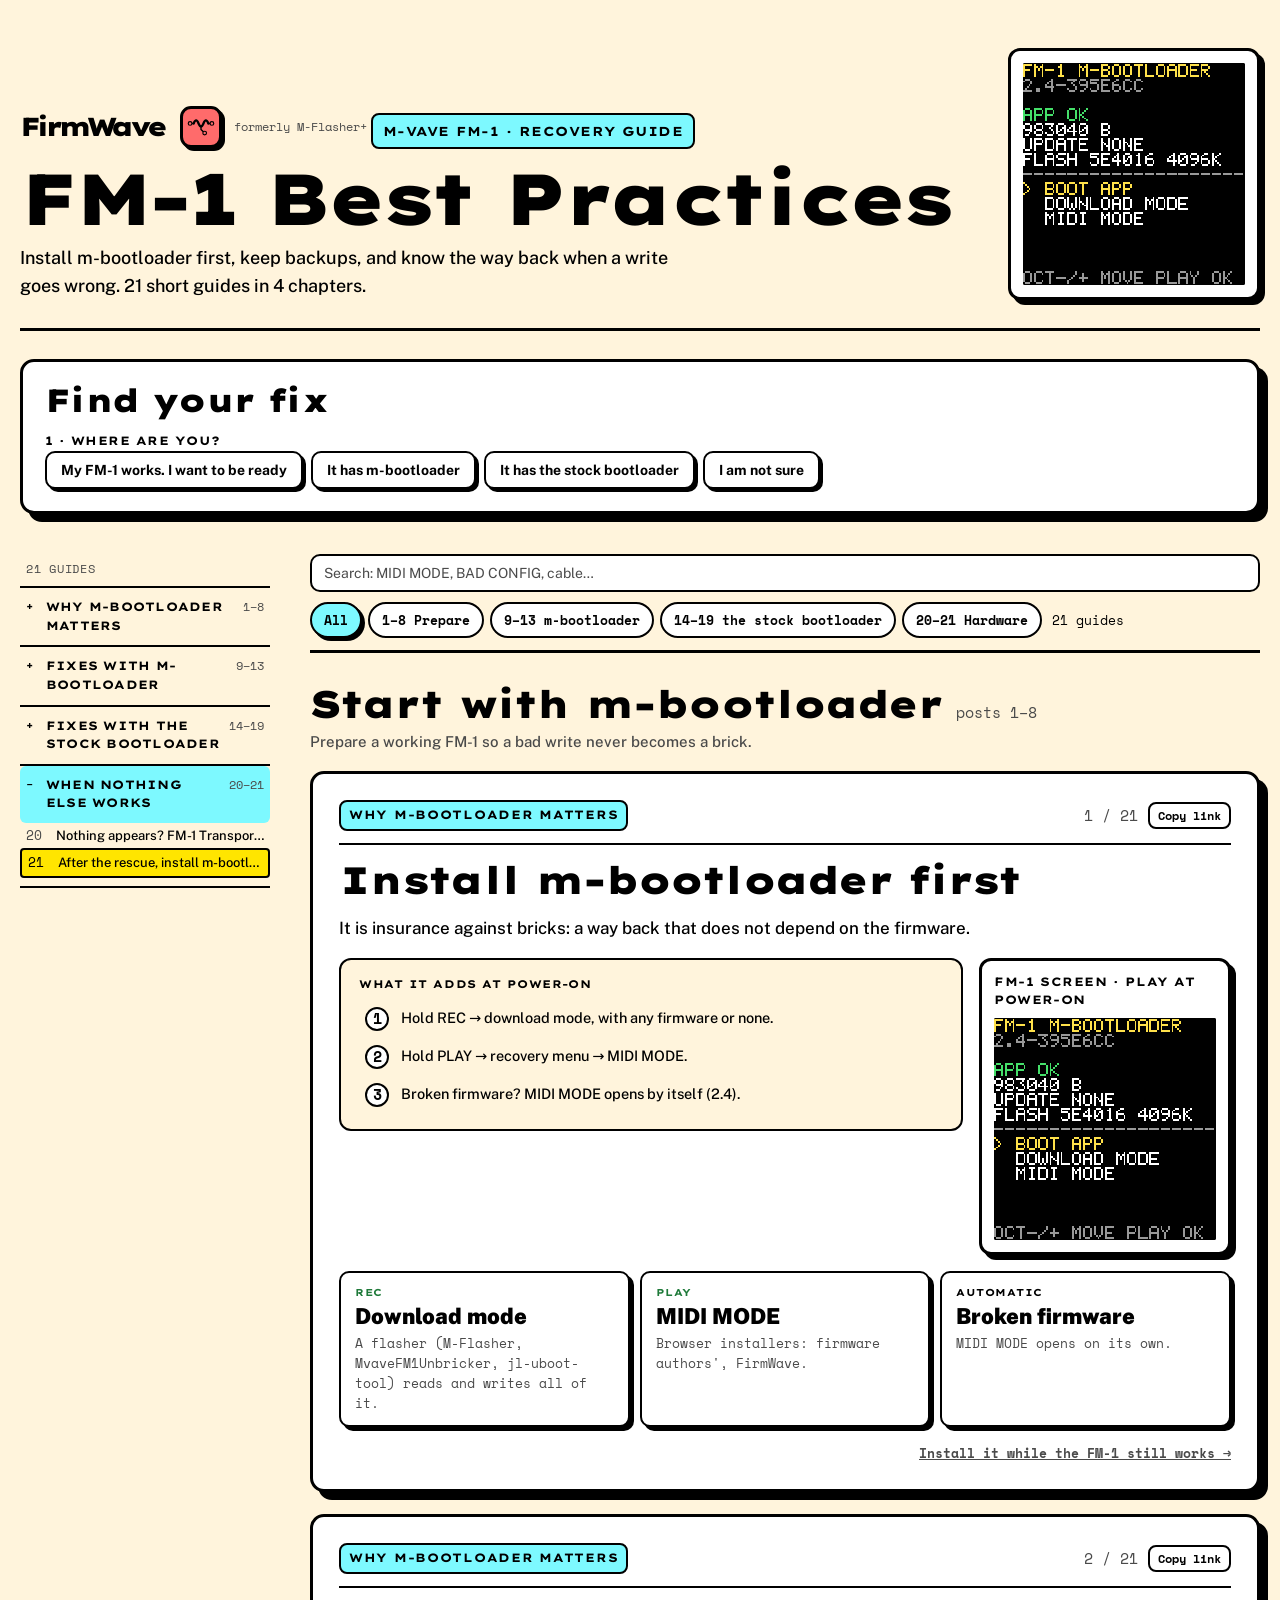
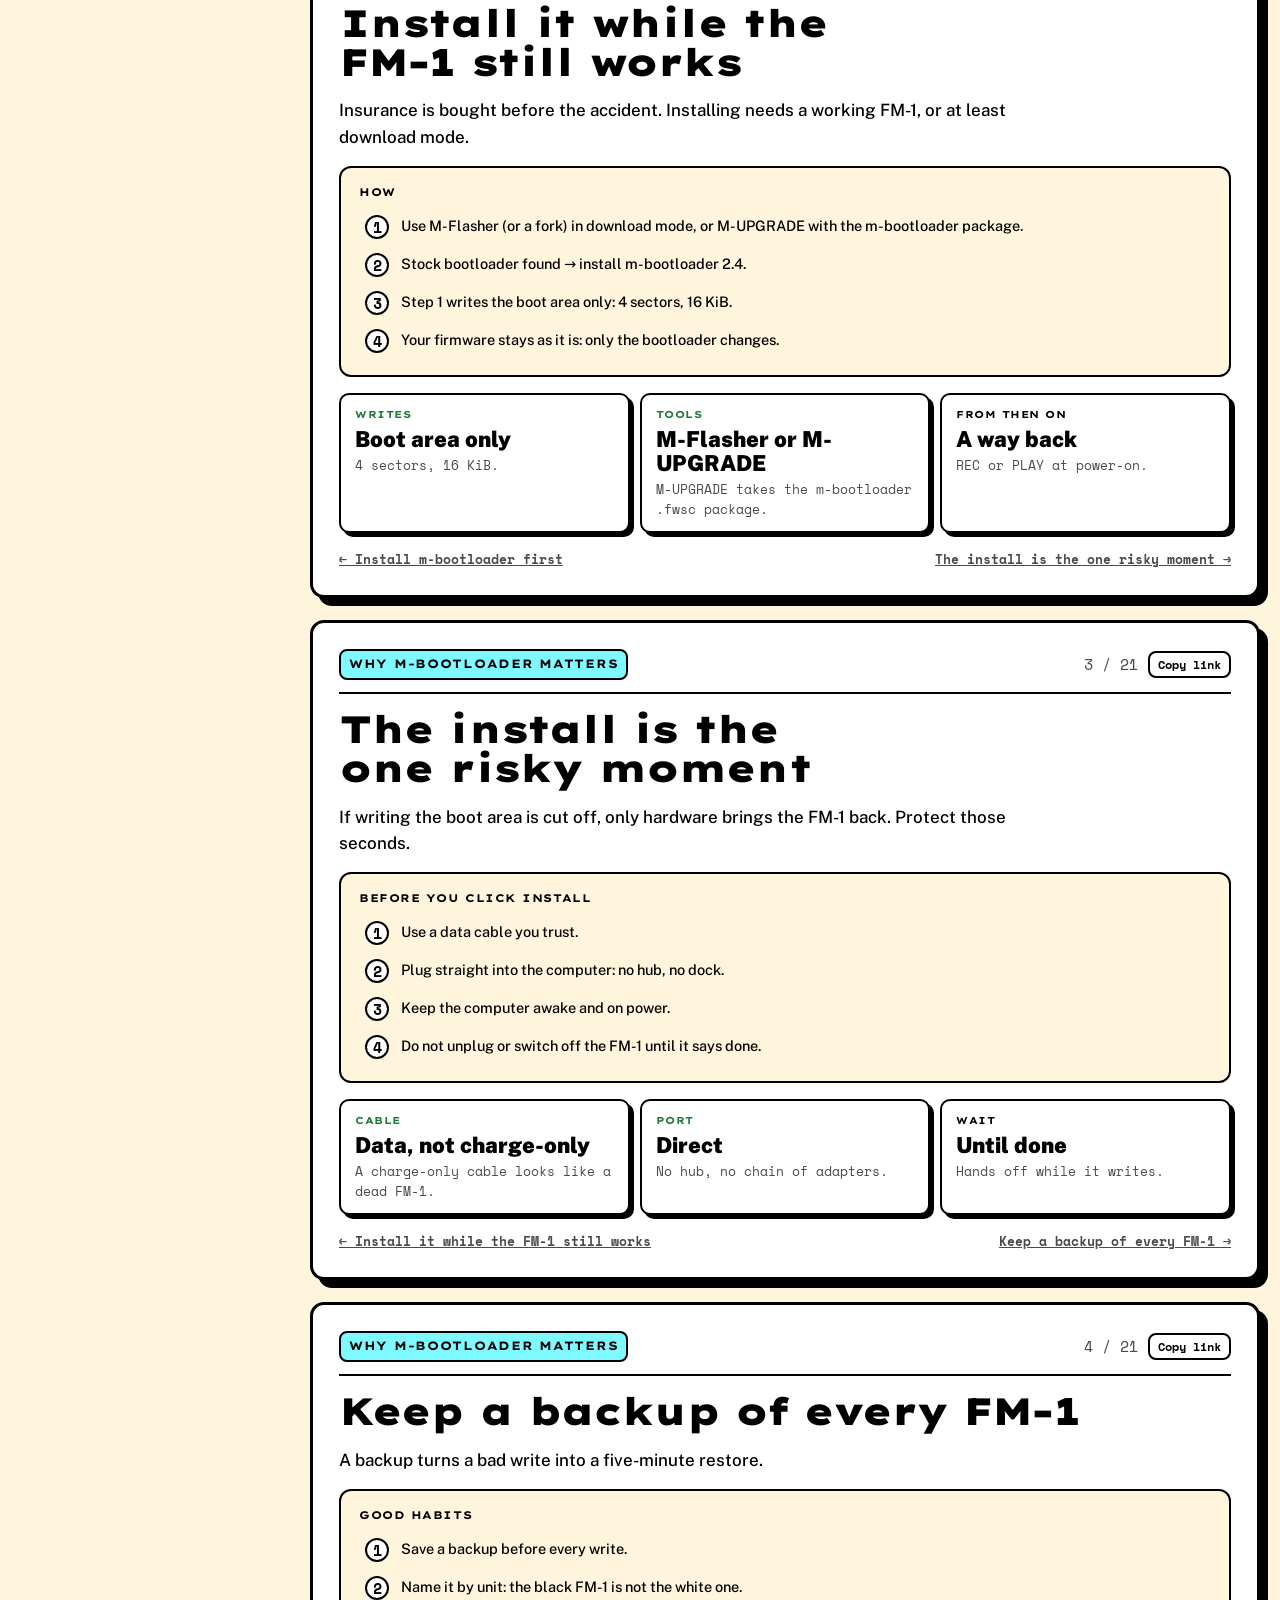
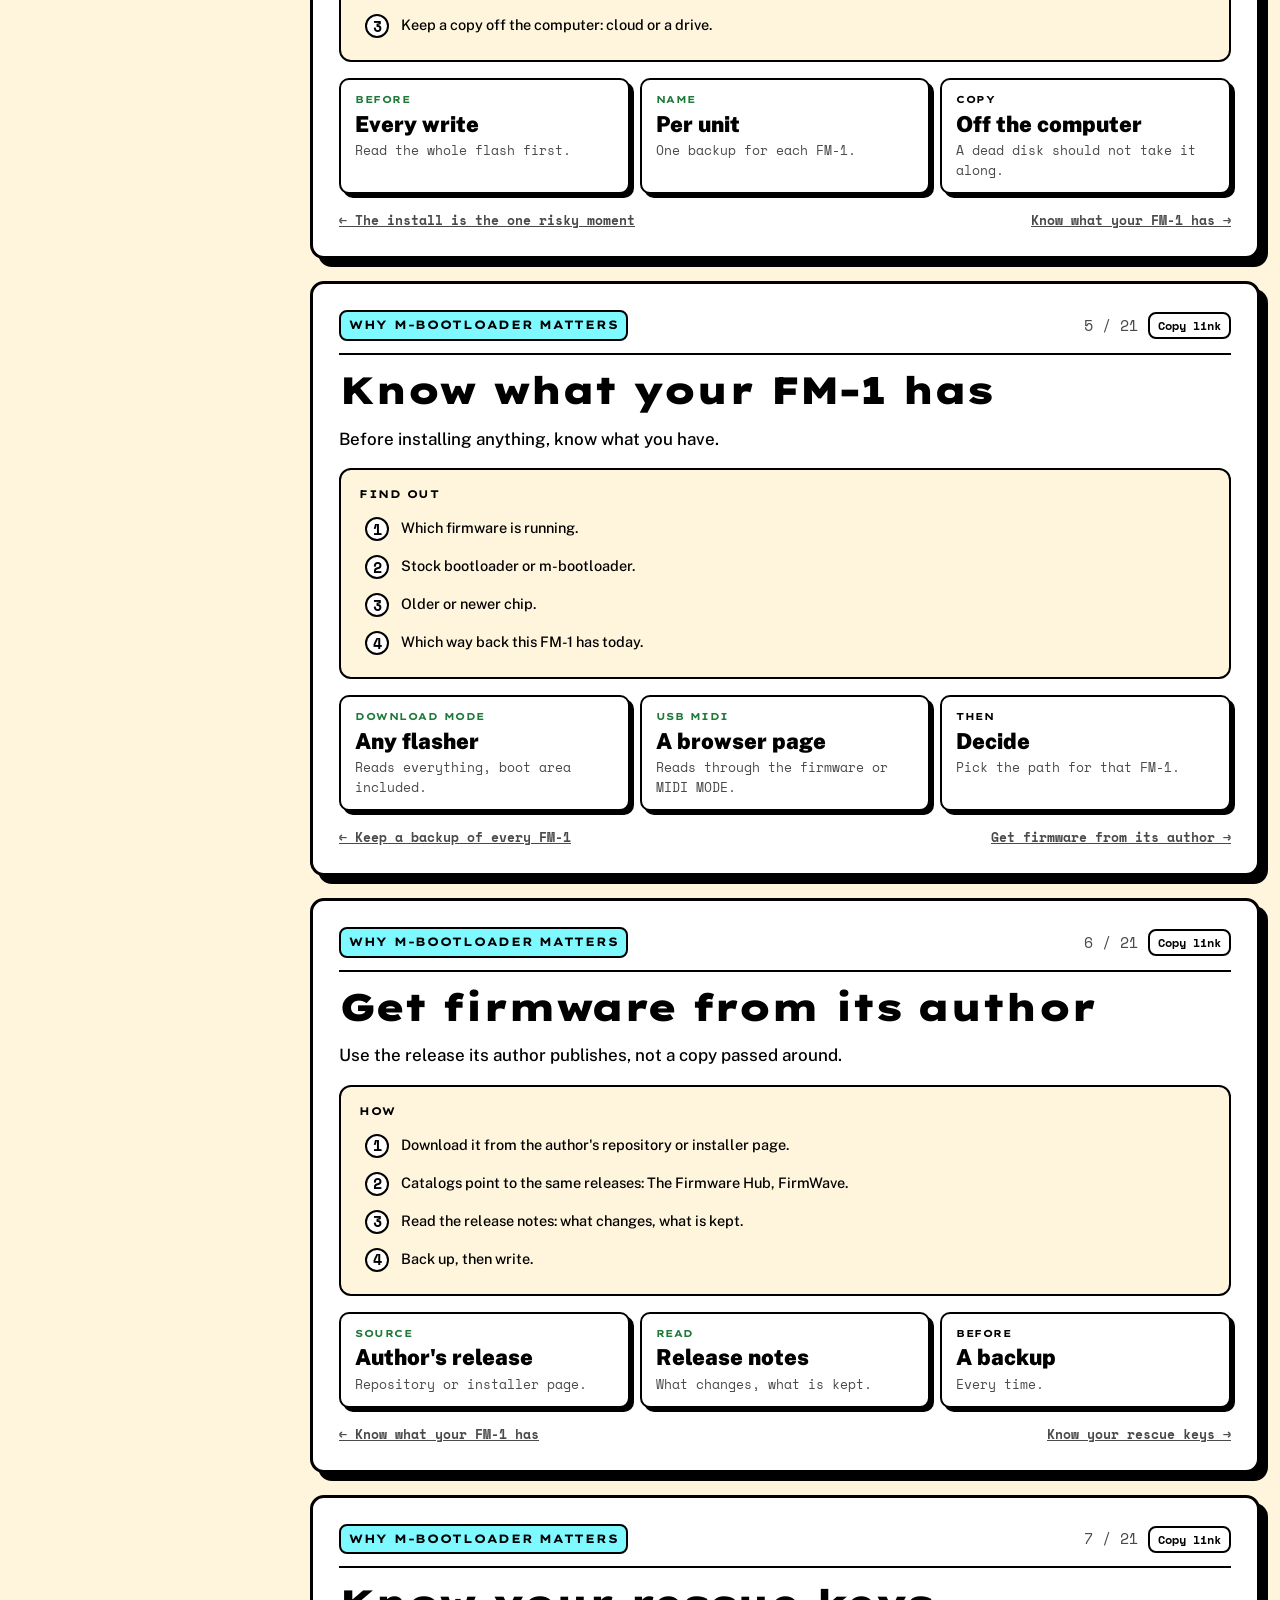
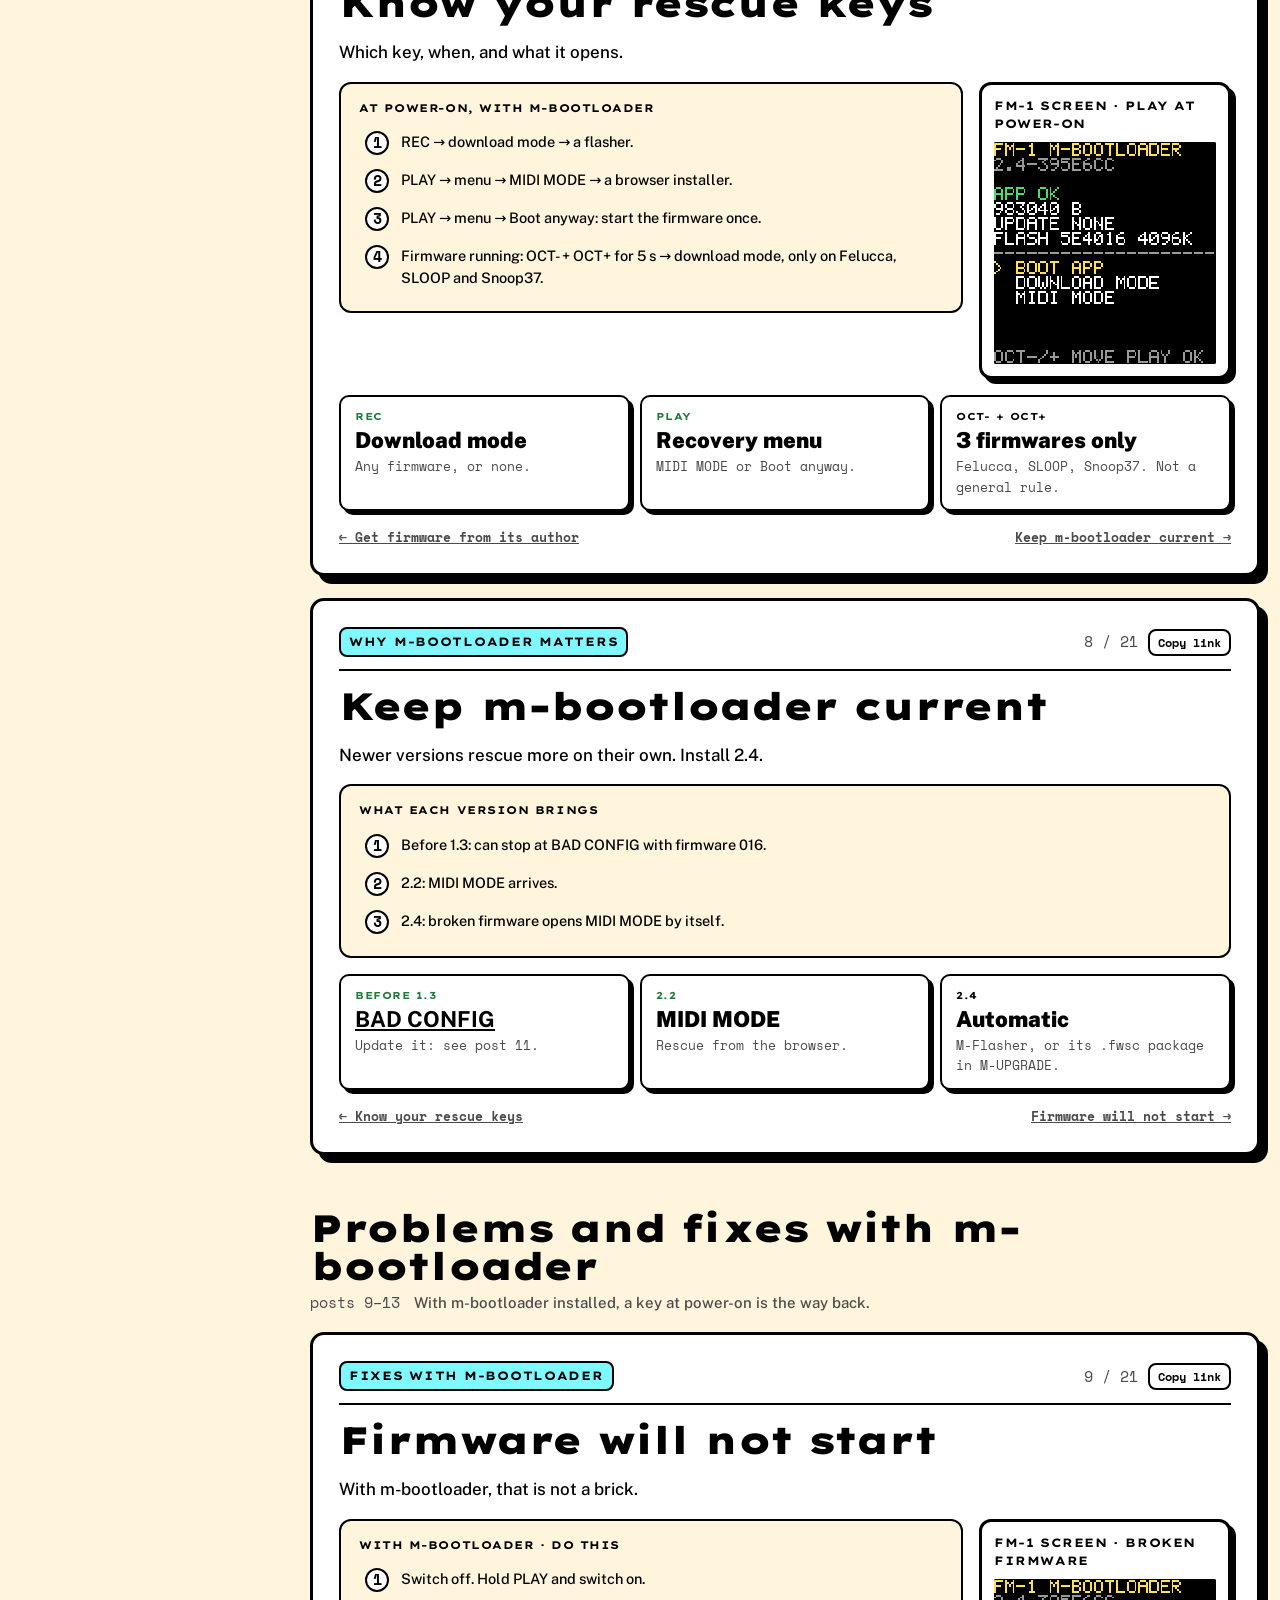
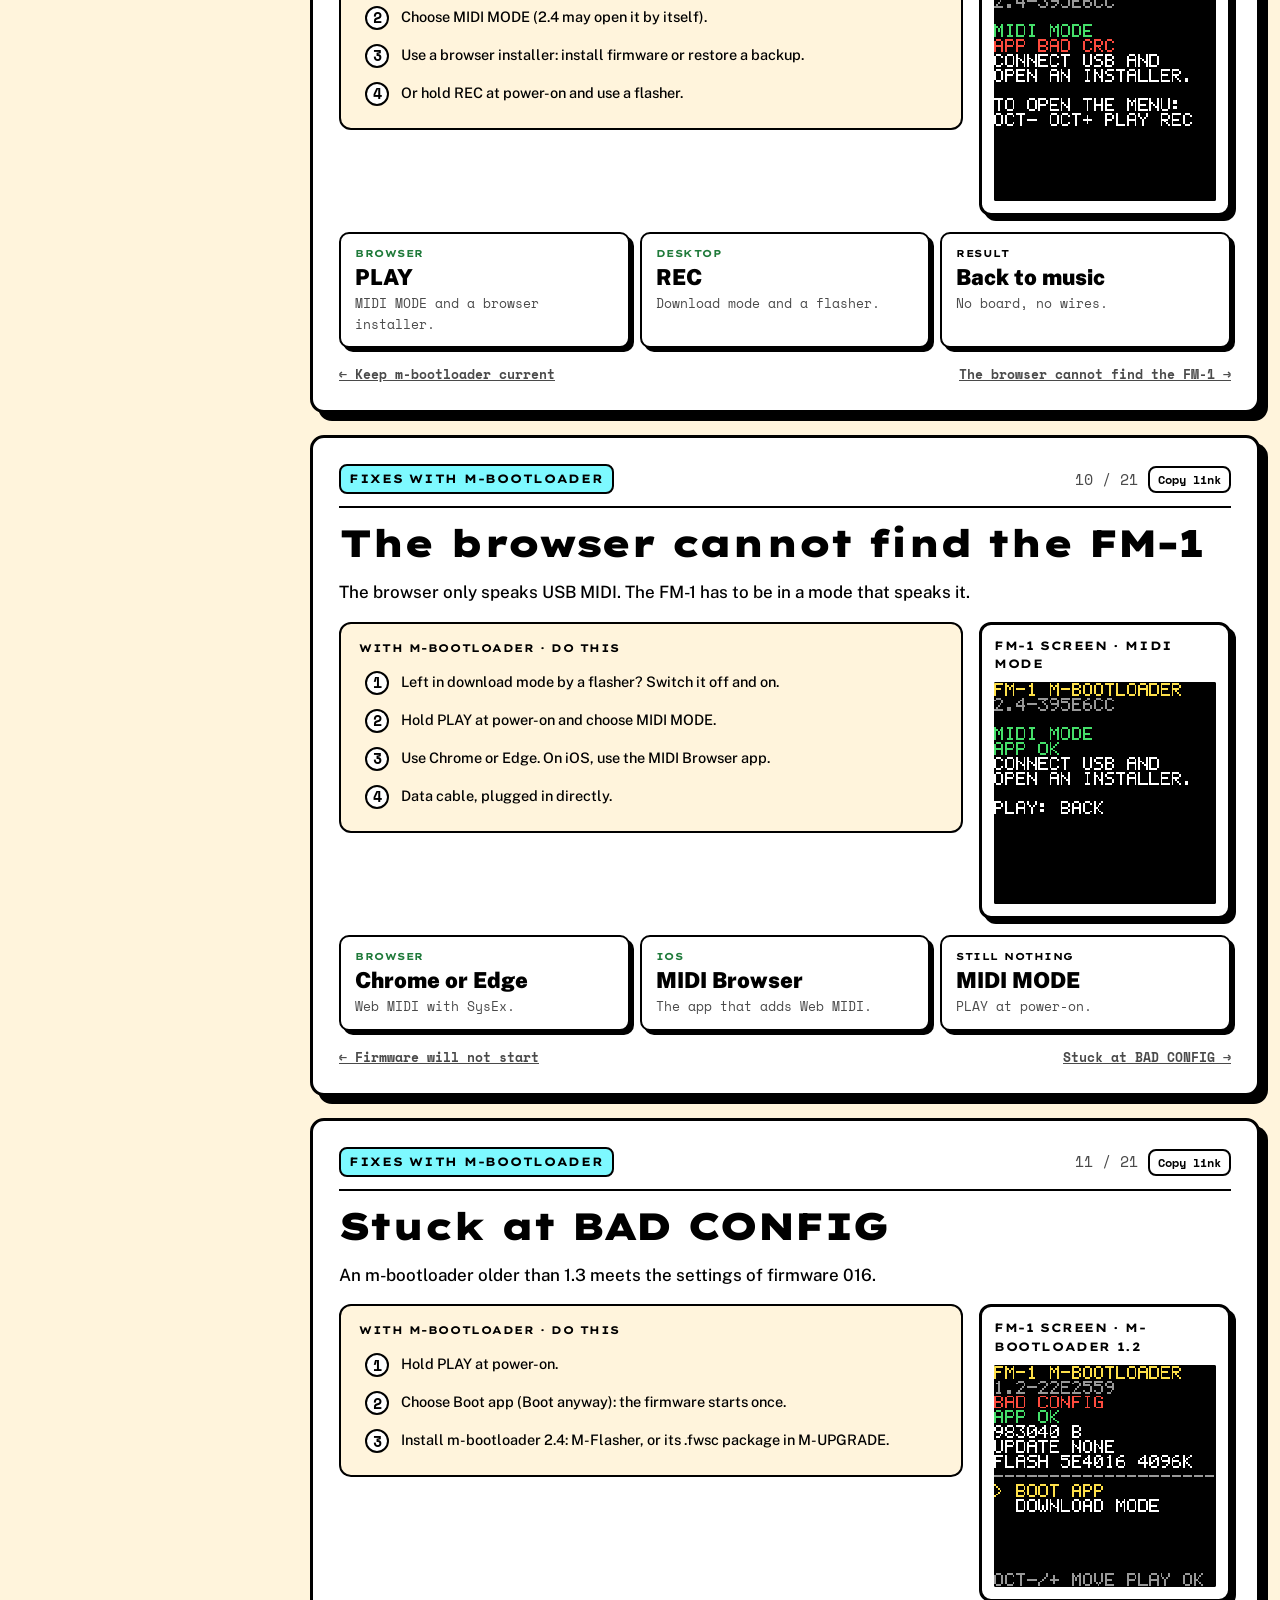
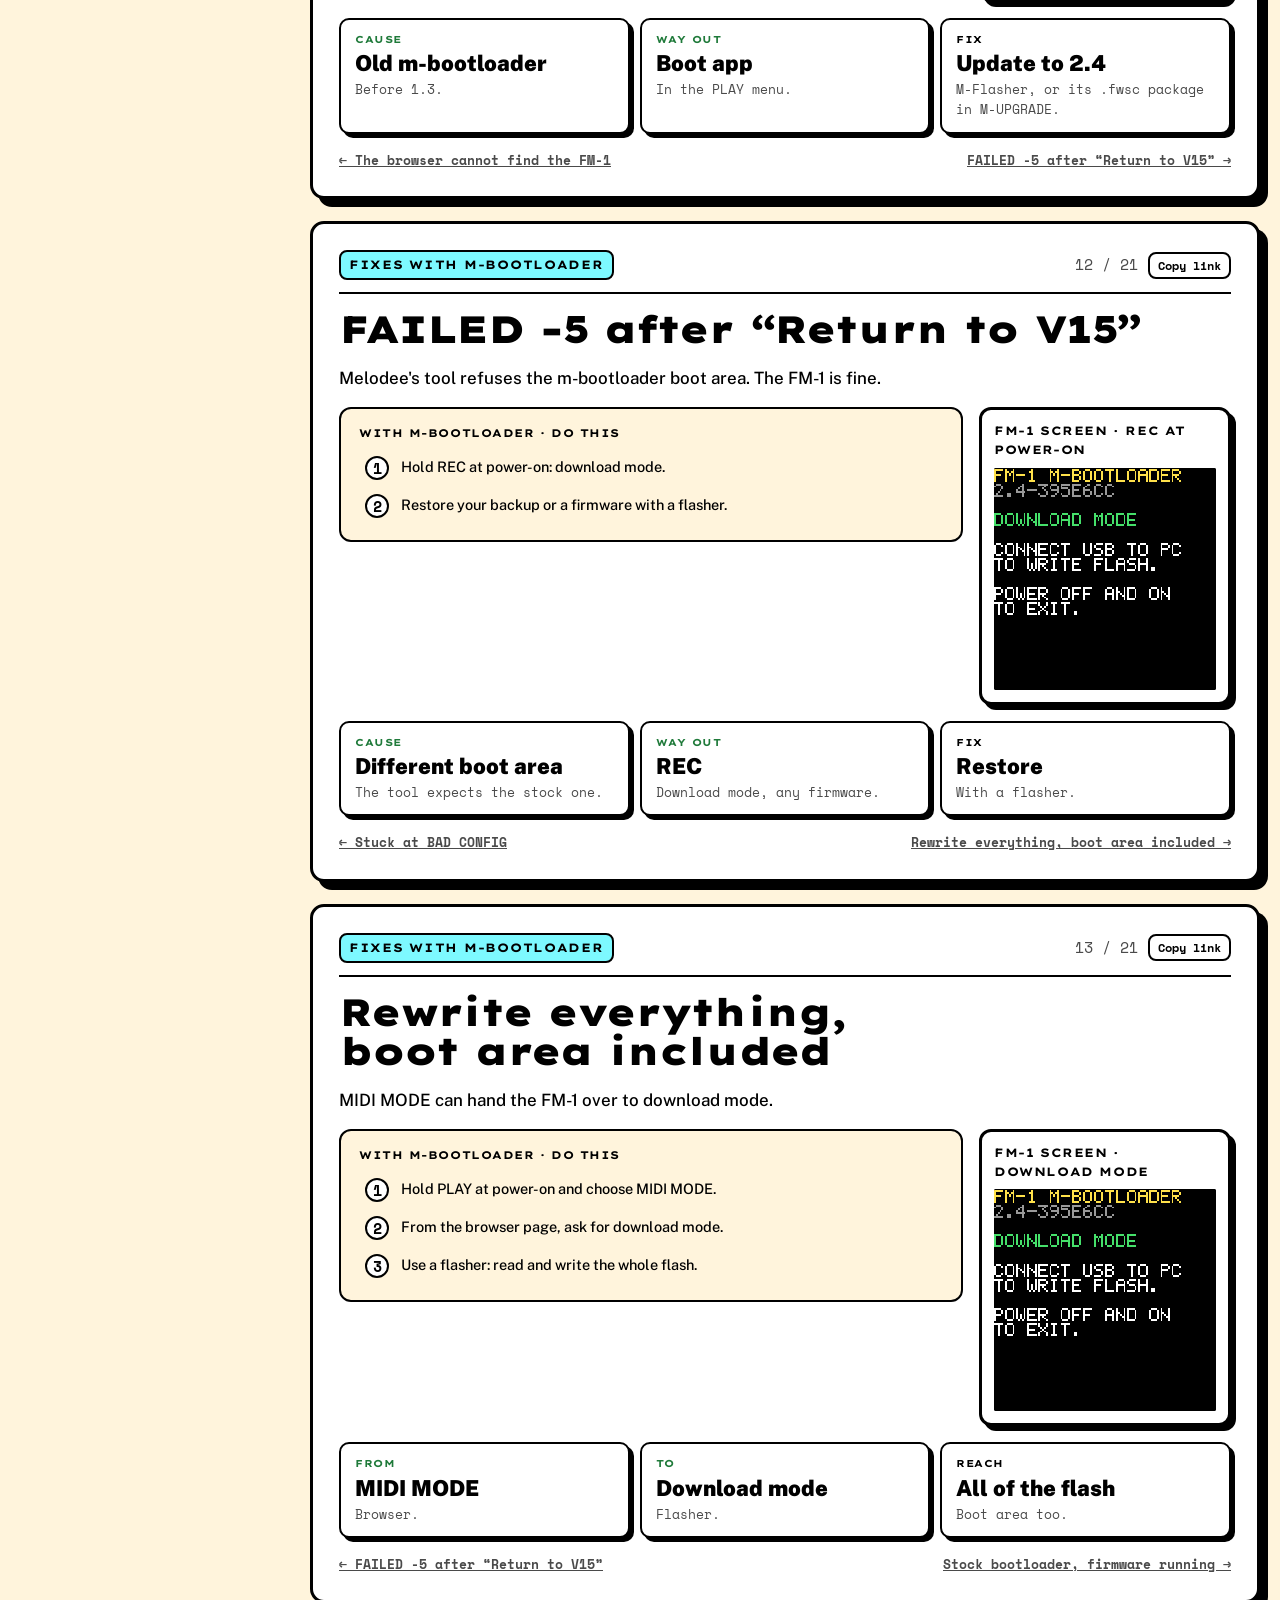
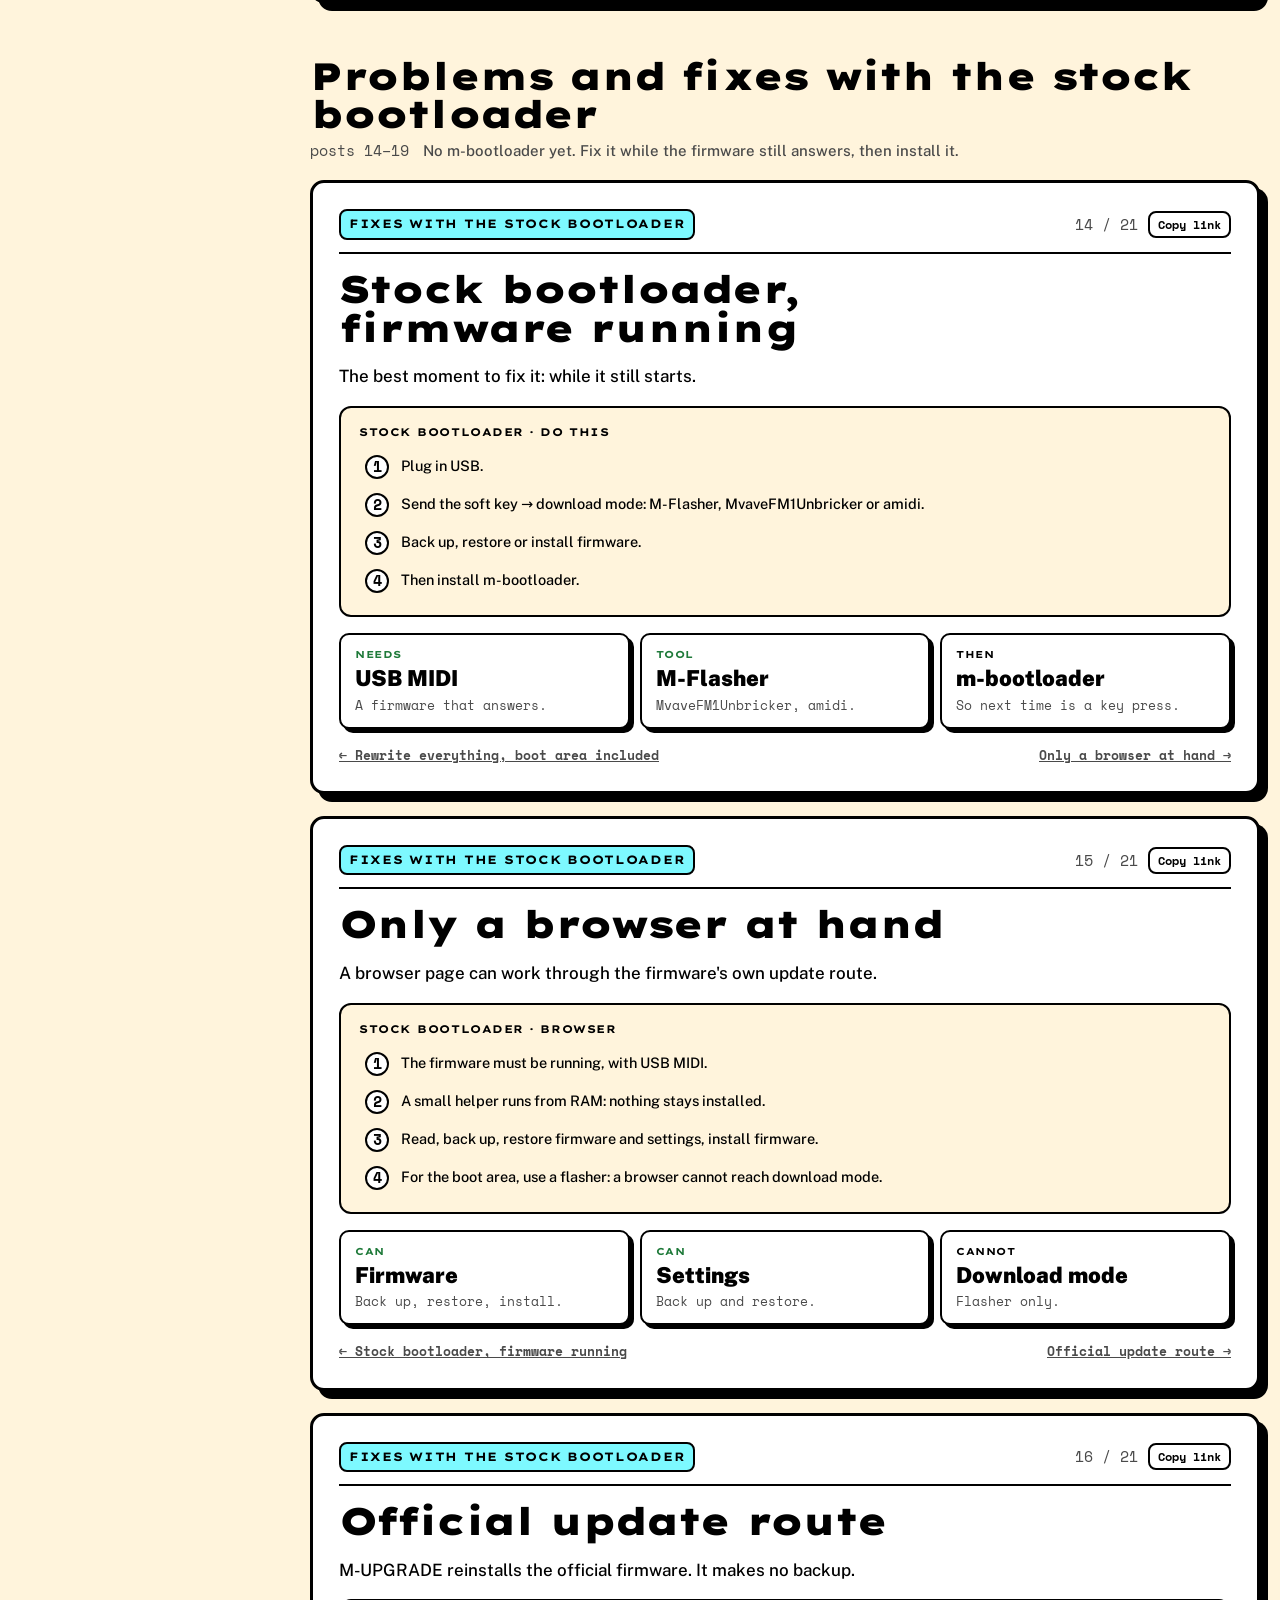
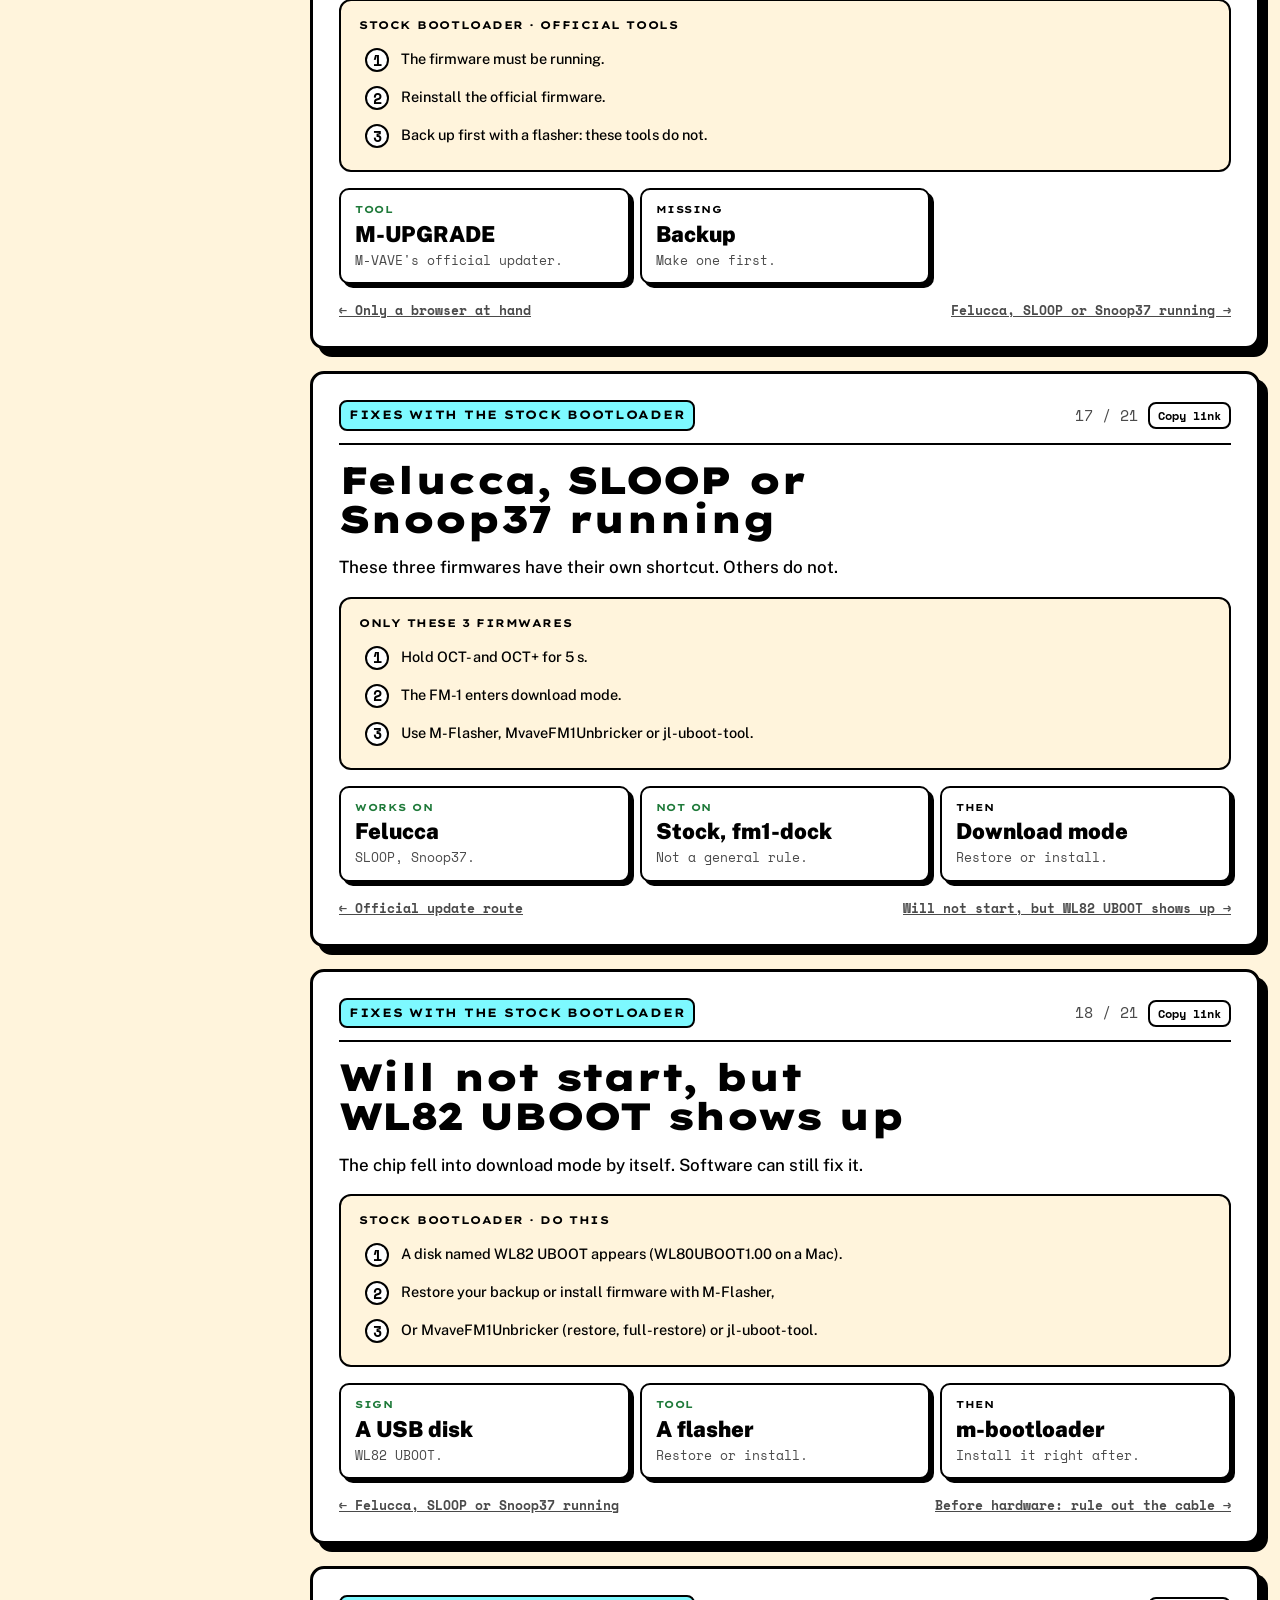
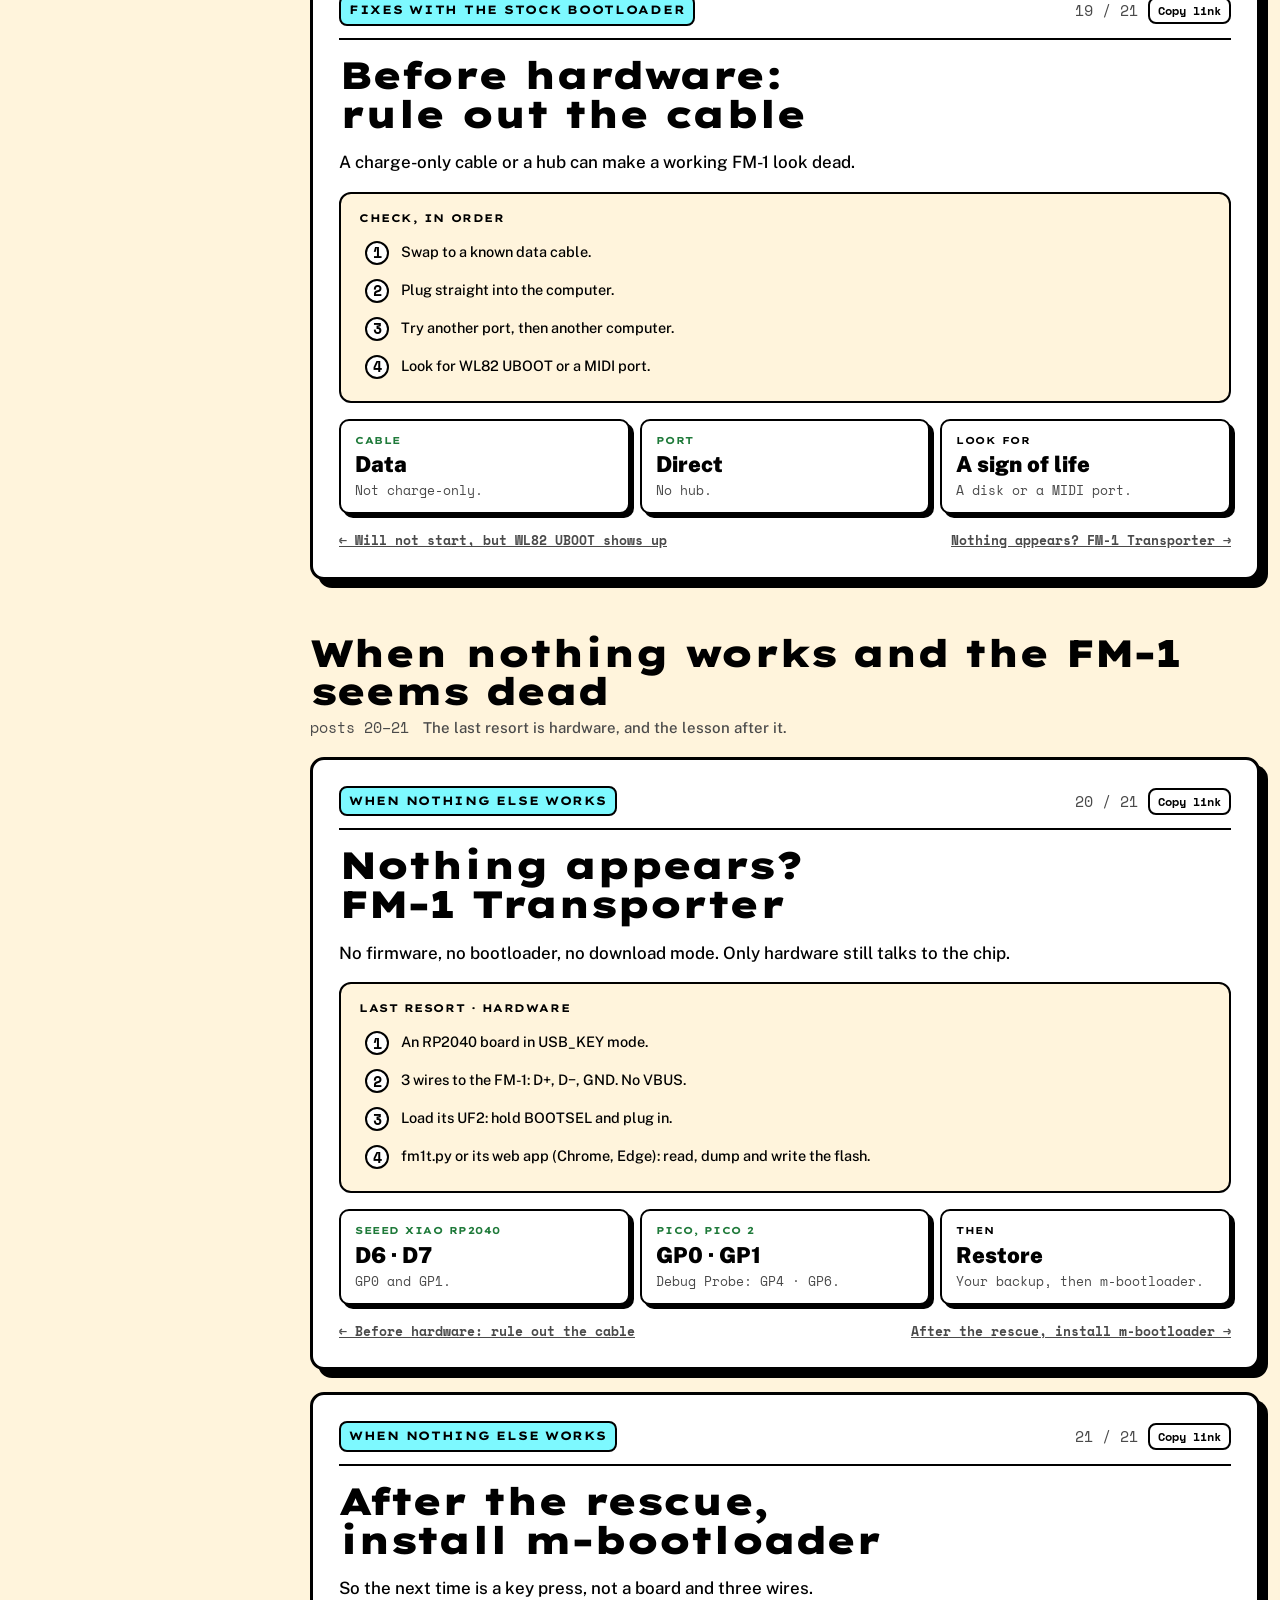
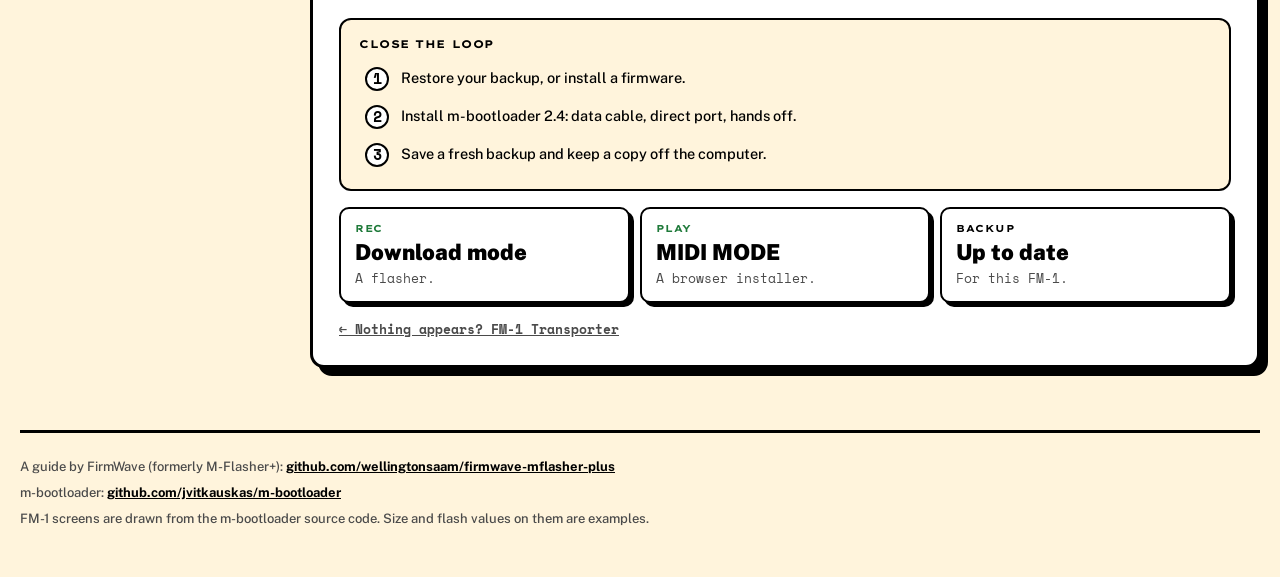
==== commit 38655669: "Best practices guide: FirmWave (formerly M-Flasher+) and its Neo Brutalism look Co-Authored-By: Clau" ====
--- a/best-practices/index.html
+++ b/best-practices/index.html
@@ -3,12 +3,12 @@
 <head>
 <meta charset="utf-8">
 <meta name="viewport" content="width=device-width, initial-scale=1, viewport-fit=cover">
-<meta name="description" content="FM-1 recovery guide: install m-bootloader, keep backups, and find the fix when a write goes wrong.">
+<meta name="description" content="FM-1 recovery guide by FirmWave (formerly M-Flasher+): install m-bootloader, keep backups, and find the fix when a write goes wrong.">
 <style>html{padding-top:env(safe-area-inset-top,0px);padding-bottom:env(safe-area-inset-bottom,0px)}body{margin:0}img{max-width:100%}</style>
 <title>FM-1 Best Practices</title>
 <link rel="preconnect" href="https://fonts.googleapis.com">
 <link rel="preconnect" href="https://fonts.gstatic.com" crossorigin>
-<link rel="stylesheet" href="https://fonts.googleapis.com/css2?family=Barlow+Condensed:wght@600;700&family=IBM+Plex+Mono:wght@400;500&family=Share+Tech+Mono&display=swap">
+<link rel="stylesheet" href="https://fonts.googleapis.com/css2?family=Lexend+Mega:wght@700;900&family=Public+Sans:wght@500;700;900&family=Space+Mono:wght@400;700&display=swap">
 </head>
 <body>
 <style>
@@ -166,11 +166,85 @@
 @media (min-width: 961px) { .nowbar { display: none; } }
 @media (max-width: 960px) { body.has-now { padding-bottom: calc(72px + env(safe-area-inset-bottom, 0px)); } }
 .pagefoot { margin-top: 40px; padding-block: 24px 48px; border-top: 1px solid var(--line); color: var(--muted); font-size: 13px; display: grid; gap: 6px; }
+
+/* ===== FirmWave · Neo Brutalism, Option A ===== */
+:root {
+  --bg: #FFF4DC; --panel: #FFFFFF; --well: #FFFFFF; --line: #000; --line-hi: #000;
+  --fg: #000; --muted: #4A4A4A; --signal: #1F7A3A; --label: #000; --warn: #C23A00;
+  --display: "Lexend Mega", "Public Sans", sans-serif;
+  --mono: "Space Mono", ui-monospace, Menlo, monospace;
+  --body: "Public Sans", system-ui, sans-serif;
+  color-scheme: light;
+}
+body { font-weight: 500; }
+a { color: #000; font-weight: 700; }
+a:focus-visible, button:focus-visible, input:focus-visible, label:focus-within { outline: 3px solid #000; }
+.fwbrand { display: inline-flex; align-items: center; gap: 12px; flex-wrap: wrap; text-decoration: none; margin-bottom: 10px; }
+.fwname { font-family: "Lexend Mega", sans-serif; font-weight: 900; font-size: 26px; letter-spacing: -0.2em; padding-right: .2em; color: #000; }
+.fwicon { width: 42px; height: 42px; background: #FF6B6B; border: 3px solid #000; border-radius: 11px; box-shadow: 3px 3px 0 #000; display: grid; place-items: center; }
+.fwicon svg { width: 28px; height: 20px; }
+.fwformer { font-family: var(--mono); font-weight: 400; font-size: 12px; color: var(--muted); }
+.masthead { border-bottom: 3px solid #000; }
+.eyebrow { font-family: var(--display); font-size: 13px; letter-spacing: .04em; color: #000; background: #7DF9FF; border: 2px solid #000; border-radius: 8px; padding: 6px 10px; display: inline-block; }
+h1 { font-family: var(--display); font-weight: 900; letter-spacing: -0.06em; font-size: clamp(36px, 6.4vw, 72px); }
+.lede { font-family: var(--body); color: #000; }
+.mast-screen.screen { background: #fff; }
+.screen { background: #fff; border: 3px solid #000; border-radius: 12px; box-shadow: 5px 5px 0 #000; }
+.triage { background: #fff; border: 3px solid #000; border-radius: 14px; box-shadow: 8px 8px 0 #000; }
+.triage h2 { font-family: var(--display); font-weight: 900; letter-spacing: -0.05em; }
+.q { font-family: var(--display); font-weight: 700; font-size: 12px; color: #000; }
+.choice { background: #fff; color: #000; border: 2px solid #000; border-radius: 10px; box-shadow: 3px 3px 0 #000; font-weight: 700; }
+.choice:hover { border-color: #000; transform: translate(1px,1px); box-shadow: 2px 2px 0 #000; }
+.choice[aria-pressed="true"] { background: #7DF9FF; color: #000; border-color: #000; }
+.answer { border-top: 2px dashed #000; }
+.answer strong { font-family: var(--display); font-weight: 900; letter-spacing: -0.04em; }
+.go { background: #FFE500; color: #000; border: 3px solid #000; border-radius: 10px; box-shadow: 4px 4px 0 #000; font-family: var(--body); font-weight: 900; }
+.toc details { border-top: 2px solid #000; } .toc details:last-of-type { border-bottom: 2px solid #000; }
+.toc summary { font-family: var(--display); font-size: 12px; letter-spacing: .02em; color: #000; }
+.toc summary::before { color: #000; }
+.toc summary .rg, .toc a span:first-child { color: var(--muted); }
+.toc details.current summary { color: #000; background: #7DF9FF; border-radius: 6px; }
+.toc a { color: #000; font-weight: 500; }
+.toc a.active { background: #FFE500; border: 2px solid #000; }
+.toc a.active span:first-child, .toc a.done span:first-child::after { color: #000; }
+.toolbar { border-bottom: 3px solid #000; }
+.search { background: #fff; color: #000; border: 2px solid #000; border-radius: 10px; }
+.chip { color: #000; border: 2px solid #000; background: #fff; font-weight: 700; }
+.chip[aria-pressed="true"] { color: #000; background: #7DF9FF; border-color: #000; box-shadow: 3px 3px 0 #000; }
+.count { color: #000; }
+.chapter h2 { font-family: var(--display); font-weight: 900; letter-spacing: -0.05em; }
+.chapter .range { color: var(--muted); }
+.post { background: #fff; border: 3px solid #000; border-radius: 14px; box-shadow: 8px 8px 0 #000; }
+.post.flash { border-color: #000; box-shadow: 8px 8px 0 #FFE500, 0 0 0 3px #FFE500; }
+.post-top { border-bottom: 2px solid #000; }
+.kicker { font-family: var(--display); font-size: 12px; color: #000; background: #7DF9FF; border: 2px solid #000; border-radius: 8px; padding: 4px 8px; }
+.copy { background: #fff; border: 2px solid #000; color: #000; border-radius: 8px; font-weight: 700; }
+.post h3 { font-family: var(--display); font-weight: 900; letter-spacing: -0.05em; font-size: clamp(26px, 3.6vw, 38px); }
+.sub { font-family: var(--body); color: #000; font-weight: 500; }
+.panel { background: #FFF4DC; border: 2px solid #000; border-radius: 12px; }
+.plabel { font-family: var(--display); font-weight: 700; font-size: 11px; color: #000; }
+.step:hover { background: #FFE500; }
+.step .n { color: #000; border: 2px solid #000; background: #fff; font-weight: 700; }
+.step input:checked + .n { background: #90EE90; color: #000; border-color: #000; }
+.step input:checked ~ .t { color: var(--muted); text-decoration-color: #000; }
+.card { background: #fff; border: 2px solid #000; border-radius: 10px; box-shadow: 4px 4px 0 #000; }
+.card .cl { font-family: var(--display); font-weight: 700; font-size: 10px; color: #1F7A3A; }
+.card:last-child .cl { color: #000; }
+.card .ct { font-family: var(--body); font-weight: 900; }
+.card .cd { color: var(--muted); }
+.post-foot, .post-foot a { color: var(--muted); }
+.nowbar { background: #fff; border-top: 3px solid #000; }
+.nowbar button { background: #FFE500; border: 2px solid #000; color: #000; }
+.nowbar .nk { color: #1F7A3A; font-family: var(--display); }
+.nowbar .nt { font-family: var(--body); font-weight: 900; color: #000; }
+.pagefoot { border-top: 3px solid #000; color: var(--muted); }
+body::before { background: var(--bg); }
 </style>
 
 <div class="wrap">
   <header class="masthead">
     <div>
+      <a class="fwbrand" href="https://github.com/wellingtonsaam/firmwave-mflasher-plus"><span class="fwname">FirmWave</span><span class="fwicon" aria-hidden="true"><svg viewBox="22 48 122 82" fill="none"><path d="M51 73.5H35.5M115 73.5H130.5M83 85.5V99.5L99 115.5" stroke-width="6" stroke="#000" stroke-linecap="round" stroke-linejoin="round"/><circle cx="35.5" cy="73.5" r="8" fill="#FF6B6B" stroke-width="5" stroke="#000"/><circle cx="130.5" cy="73.5" r="8" fill="#FF6B6B" stroke-width="5" stroke="#000"/><circle cx="99" cy="115.5" r="8" fill="#FF6B6B" stroke-width="5" stroke="#000"/><path d="M51 73.5C58.1 56.2 65.2 56.2 72.3 73.5C79.4 90.8 86.6 90.8 93.7 73.5C100.8 56.2 107.9 56.2 115 73.5" stroke-width="10" stroke="#000" stroke-linecap="round"/></svg></span><span class="fwformer">formerly M-Flasher+</span></a>
       <div class="eyebrow">M-VAVE FM-1 · recovery guide</div>
       <h1>FM-1 Best Practices</h1>
       <p class="lede">Install m-bootloader first, keep backups, and know the way back when a write goes wrong. 21 short guides in 4 chapters.</p>
@@ -211,6 +285,7 @@
   </nav>
 
   <footer class="pagefoot">
+    <div>A guide by FirmWave (formerly M-Flasher+): <a href="https://github.com/wellingtonsaam/firmwave-mflasher-plus" target="_blank" rel="noopener">github.com/wellingtonsaam/firmwave-mflasher-plus</a></div>
     <div>m-bootloader: <a href="https://github.com/jvitkauskas/m-bootloader" target="_blank" rel="noopener">github.com/jvitkauskas/m-bootloader</a></div>
     <div>FM-1 screens are drawn from the m-bootloader source code. Size and flash values on them are examples.</div>
   </footer>
@@ -239,7 +314,7 @@
   { n:1, title:"Install m-bootloader first", sub:"It is insurance against bricks: a way back that does not depend on the firmware.",
     label:"What it adds at power-on", steps:["Hold REC → download mode, with any firmware or none.","Hold PLAY → recovery menu → MIDI MODE.","Broken firmware? MIDI MODE opens by itself (2.4)."],
     screen:["menu","FM-1 screen · PLAY at power-on"],
-    cards:[["REC","Download mode","A flasher (M-Flasher, MvaveFM1Unbricker, jl-uboot-tool) reads and writes all of it."],["PLAY","MIDI MODE","Browser installers: firmware authors', M-Flasher +."],["Automatic","Broken firmware","MIDI MODE opens on its own."]] },
+    cards:[["REC","Download mode","A flasher (M-Flasher, MvaveFM1Unbricker, jl-uboot-tool) reads and writes all of it."],["PLAY","MIDI MODE","Browser installers: firmware authors', FirmWave."],["Automatic","Broken firmware","MIDI MODE opens on its own."]] },
   { n:2, title:"Install it while the FM-1 still works", sub:"Insurance is bought before the accident. Installing needs a working FM-1, or at least download mode.",
     label:"How", steps:["Use M-Flasher (or a fork) in download mode, or M-UPGRADE with the m-bootloader package.","Stock bootloader found → install m-bootloader 2.4.","Step 1 writes the boot area only: 4 sectors, 16 KiB.","Your firmware stays as it is: only the bootloader changes."],
     cards:[["Writes","Boot area only","4 sectors, 16 KiB."],["Tools","M-Flasher or M-UPGRADE","M-UPGRADE takes the m-bootloader .fwsc package."],["From then on","A way back","REC or PLAY at power-on."]] },
@@ -253,7 +328,7 @@
     label:"Find out", steps:["Which firmware is running.","Stock bootloader or m-bootloader.","Older or newer chip.","Which way back this FM-1 has today."],
     cards:[["Download mode","Any flasher","Reads everything, boot area included."],["USB MIDI","A browser page","Reads through the firmware or MIDI MODE."],["Then","Decide","Pick the path for that FM-1."]] },
   { n:6, title:"Get firmware from its author", sub:"Use the release its author publishes, not a copy passed around.",
-    label:"How", steps:["Download it from the author's repository or installer page.","Catalogs point to the same releases: The Firmware Hub, M-Flasher +.","Read the release notes: what changes, what is kept.","Back up, then write."],
+    label:"How", steps:["Download it from the author's repository or installer page.","Catalogs point to the same releases: The Firmware Hub, FirmWave.","Read the release notes: what changes, what is kept.","Back up, then write."],
     cards:[["Source","Author's release","Repository or installer page."],["Read","Release notes","What changes, what is kept."],["Before","A backup","Every time."]] },
   { n:7, title:"Know your rescue keys", sub:"Which key, when, and what it opens.",
     label:"At power-on, with m-bootloader", steps:["REC → download mode → a flasher.","PLAY → menu → MIDI MODE → a browser installer.","PLAY → menu → Boot anyway: start the firmware once.","Firmware running: OCT- + OCT+ for 5 s → download mode, only on Felucca, SLOOP and Snoop37."],
